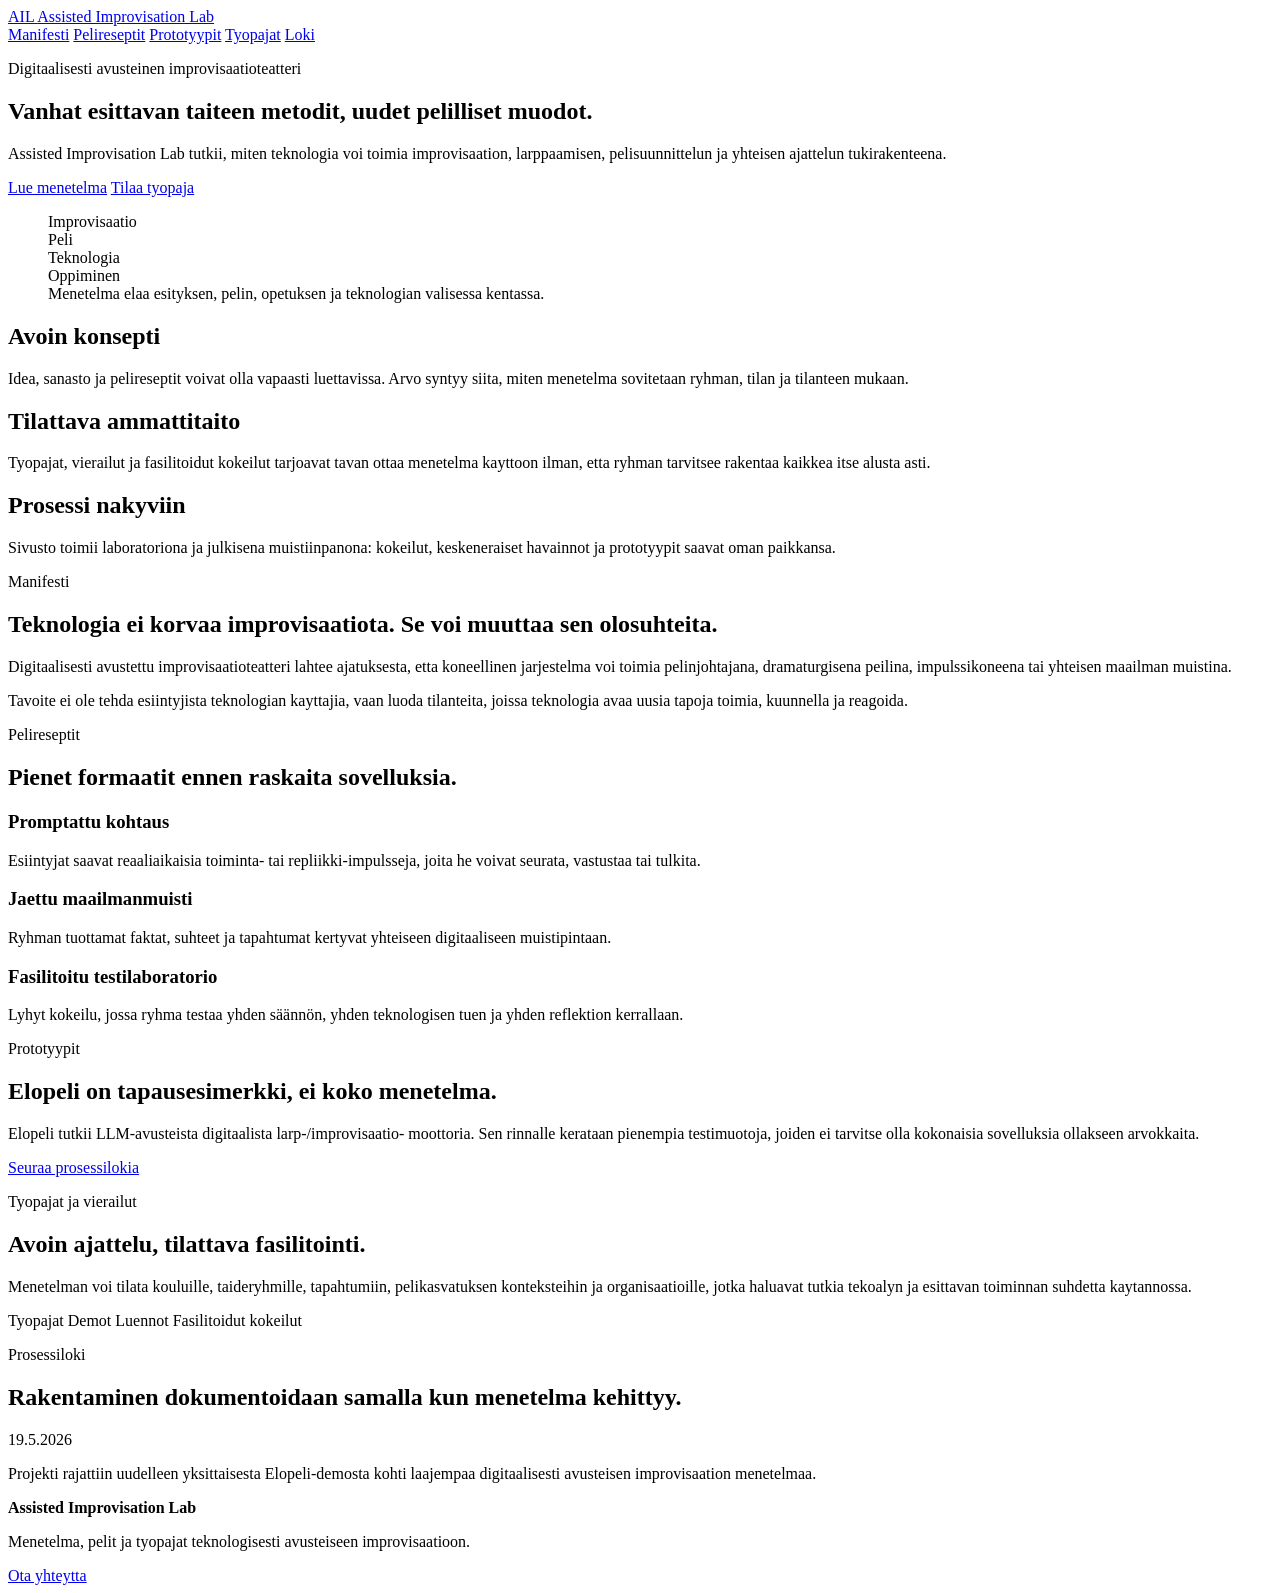
==== index.html @ 700c4672 "Add index.html" ====
<!doctype html>
<html lang="fi">
  <head>
    <meta charset="utf-8">
    <meta name="viewport" content="width=device-width, initial-scale=1">
    <title>Assisted Improvisation Lab</title>
    <meta
      name="description"
      content="Digitaalisesti avusteisen improvisaatioteatterin laboratorio: menetelma, pelireseptit, prototyypit ja tyopajat."
    >
    <link rel="stylesheet" href="styles.css">
  </head>
  <body>
    <header class="site-header">
      <a class="brand" href="#top" aria-label="Assisted Improvisation Lab home">
        <span class="brand-mark" aria-hidden="true">AIL</span>
        <span>Assisted Improvisation Lab</span>
      </a>
      <nav class="nav" aria-label="Paavalikko">
        <a href="#manifesti">Manifesti</a>
        <a href="#reseptit">Pelireseptit</a>
        <a href="#prototyypit">Prototyypit</a>
        <a href="#tyopajat">Tyopajat</a>
        <a href="#loki">Loki</a>
      </nav>
    </header>

    <main id="top">
      <section class="hero" aria-labelledby="hero-title">
        <div class="hero-copy">
          <p class="eyebrow">Digitaalisesti avusteinen improvisaatioteatteri</p>
          <h1 id="hero-title">Vanhat esittavan taiteen metodit, uudet pelilliset muodot.</h1>
          <p class="lead">
            Assisted Improvisation Lab tutkii, miten teknologia voi toimia
            improvisaation, larppaamisen, pelisuunnittelun ja yhteisen
            ajattelun tukirakenteena.
          </p>
          <div class="hero-actions" aria-label="Paatoiminnot">
            <a class="button primary" href="#manifesti">Lue menetelma</a>
            <a class="button secondary" href="#tyopajat">Tilaa tyopaja</a>
          </div>
        </div>

        <figure class="method-map" aria-label="Menetelman kenttakartta">
          <div class="map-node theatre">Improvisaatio</div>
          <div class="map-node game">Peli</div>
          <div class="map-node tech">Teknologia</div>
          <div class="map-node learning">Oppiminen</div>
          <figcaption>
            Menetelma elaa esityksen, pelin, opetuksen ja teknologian
            valisessa kentassa.
          </figcaption>
        </figure>
      </section>

      <section class="section intro-grid" aria-label="Menetelman perusajatus">
        <article>
          <h2>Avoin konsepti</h2>
          <p>
            Idea, sanasto ja pelireseptit voivat olla vapaasti luettavissa.
            Arvo syntyy siita, miten menetelma sovitetaan ryhman, tilan ja
            tilanteen mukaan.
          </p>
        </article>
        <article>
          <h2>Tilattava ammattitaito</h2>
          <p>
            Tyopajat, vierailut ja fasilitoidut kokeilut tarjoavat tavan ottaa
            menetelma kayttoon ilman, etta ryhman tarvitsee rakentaa kaikkea
            itse alusta asti.
          </p>
        </article>
        <article>
          <h2>Prosessi nakyviin</h2>
          <p>
            Sivusto toimii laboratoriona ja julkisena muistiinpanona:
            kokeilut, keskeneraiset havainnot ja prototyypit saavat oman
            paikkansa.
          </p>
        </article>
      </section>

      <section class="section split" id="manifesti">
        <div>
          <p class="eyebrow">Manifesti</p>
          <h2>Teknologia ei korvaa improvisaatiota. Se voi muuttaa sen olosuhteita.</h2>
        </div>
        <div class="text-stack">
          <p>
            Digitaalisesti avustettu improvisaatioteatteri lahtee ajatuksesta,
            etta koneellinen jarjestelma voi toimia pelinjohtajana,
            dramaturgisena peilina, impulssikoneena tai yhteisen maailman
            muistina.
          </p>
          <p>
            Tavoite ei ole tehda esiintyjista teknologian kayttajia, vaan luoda
            tilanteita, joissa teknologia avaa uusia tapoja toimia, kuunnella
            ja reagoida.
          </p>
        </div>
      </section>

      <section class="section" id="reseptit">
        <div class="section-heading">
          <p class="eyebrow">Pelireseptit</p>
          <h2>Pienet formaatit ennen raskaita sovelluksia.</h2>
        </div>
        <div class="cards">
          <article class="card">
            <h3>Promptattu kohtaus</h3>
            <p>
              Esiintyjat saavat reaaliaikaisia toiminta- tai repliikki-impulsseja,
              joita he voivat seurata, vastustaa tai tulkita.
            </p>
          </article>
          <article class="card">
            <h3>Jaettu maailmanmuisti</h3>
            <p>
              Ryhman tuottamat faktat, suhteet ja tapahtumat kertyvat
              yhteiseen digitaaliseen muistipintaan.
            </p>
          </article>
          <article class="card">
            <h3>Fasilitoitu testilaboratorio</h3>
            <p>
              Lyhyt kokeilu, jossa ryhma testaa yhden säännön, yhden
              teknologisen tuen ja yhden reflektion kerrallaan.
            </p>
          </article>
        </div>
      </section>

      <section class="section split" id="prototyypit">
        <div>
          <p class="eyebrow">Prototyypit</p>
          <h2>Elopeli on tapausesimerkki, ei koko menetelma.</h2>
        </div>
        <div class="text-stack">
          <p>
            Elopeli tutkii LLM-avusteista digitaalista larp-/improvisaatio-
            moottoria. Sen rinnalle kerataan pienempia testimuotoja, joiden
            ei tarvitse olla kokonaisia sovelluksia ollakseen arvokkaita.
          </p>
          <a class="text-link" href="#loki">Seuraa prosessilokia</a>
        </div>
      </section>

      <section class="section" id="tyopajat">
        <div class="section-heading">
          <p class="eyebrow">Tyopajat ja vierailut</p>
          <h2>Avoin ajattelu, tilattava fasilitointi.</h2>
          <p>
            Menetelman voi tilata kouluille, taideryhmille, tapahtumiin,
            pelikasvatuksen konteksteihin ja organisaatioille, jotka haluavat
            tutkia tekoalyn ja esittavan toiminnan suhdetta kaytannossa.
          </p>
        </div>
        <div class="offer-band">
          <span>Tyopajat</span>
          <span>Demot</span>
          <span>Luennot</span>
          <span>Fasilitoidut kokeilut</span>
        </div>
      </section>

      <section class="section split" id="loki">
        <div>
          <p class="eyebrow">Prosessiloki</p>
          <h2>Rakentaminen dokumentoidaan samalla kun menetelma kehittyy.</h2>
        </div>
        <div class="log-list">
          <article>
            <time datetime="2026-05-19">19.5.2026</time>
            <p>
              Projekti rajattiin uudelleen yksittaisesta Elopeli-demosta kohti
              laajempaa digitaalisesti avusteisen improvisaation menetelmaa.
            </p>
          </article>
        </div>
      </section>
    </main>

    <footer class="footer" id="yhteys">
      <div>
        <strong>Assisted Improvisation Lab</strong>
        <p>Menetelma, pelit ja tyopajat teknologisesti avusteiseen improvisaatioon.</p>
      </div>
      <a class="button secondary" href="mailto:aleksi@example.com">Ota yhteytta</a>
    </footer>
  </body>
</html>
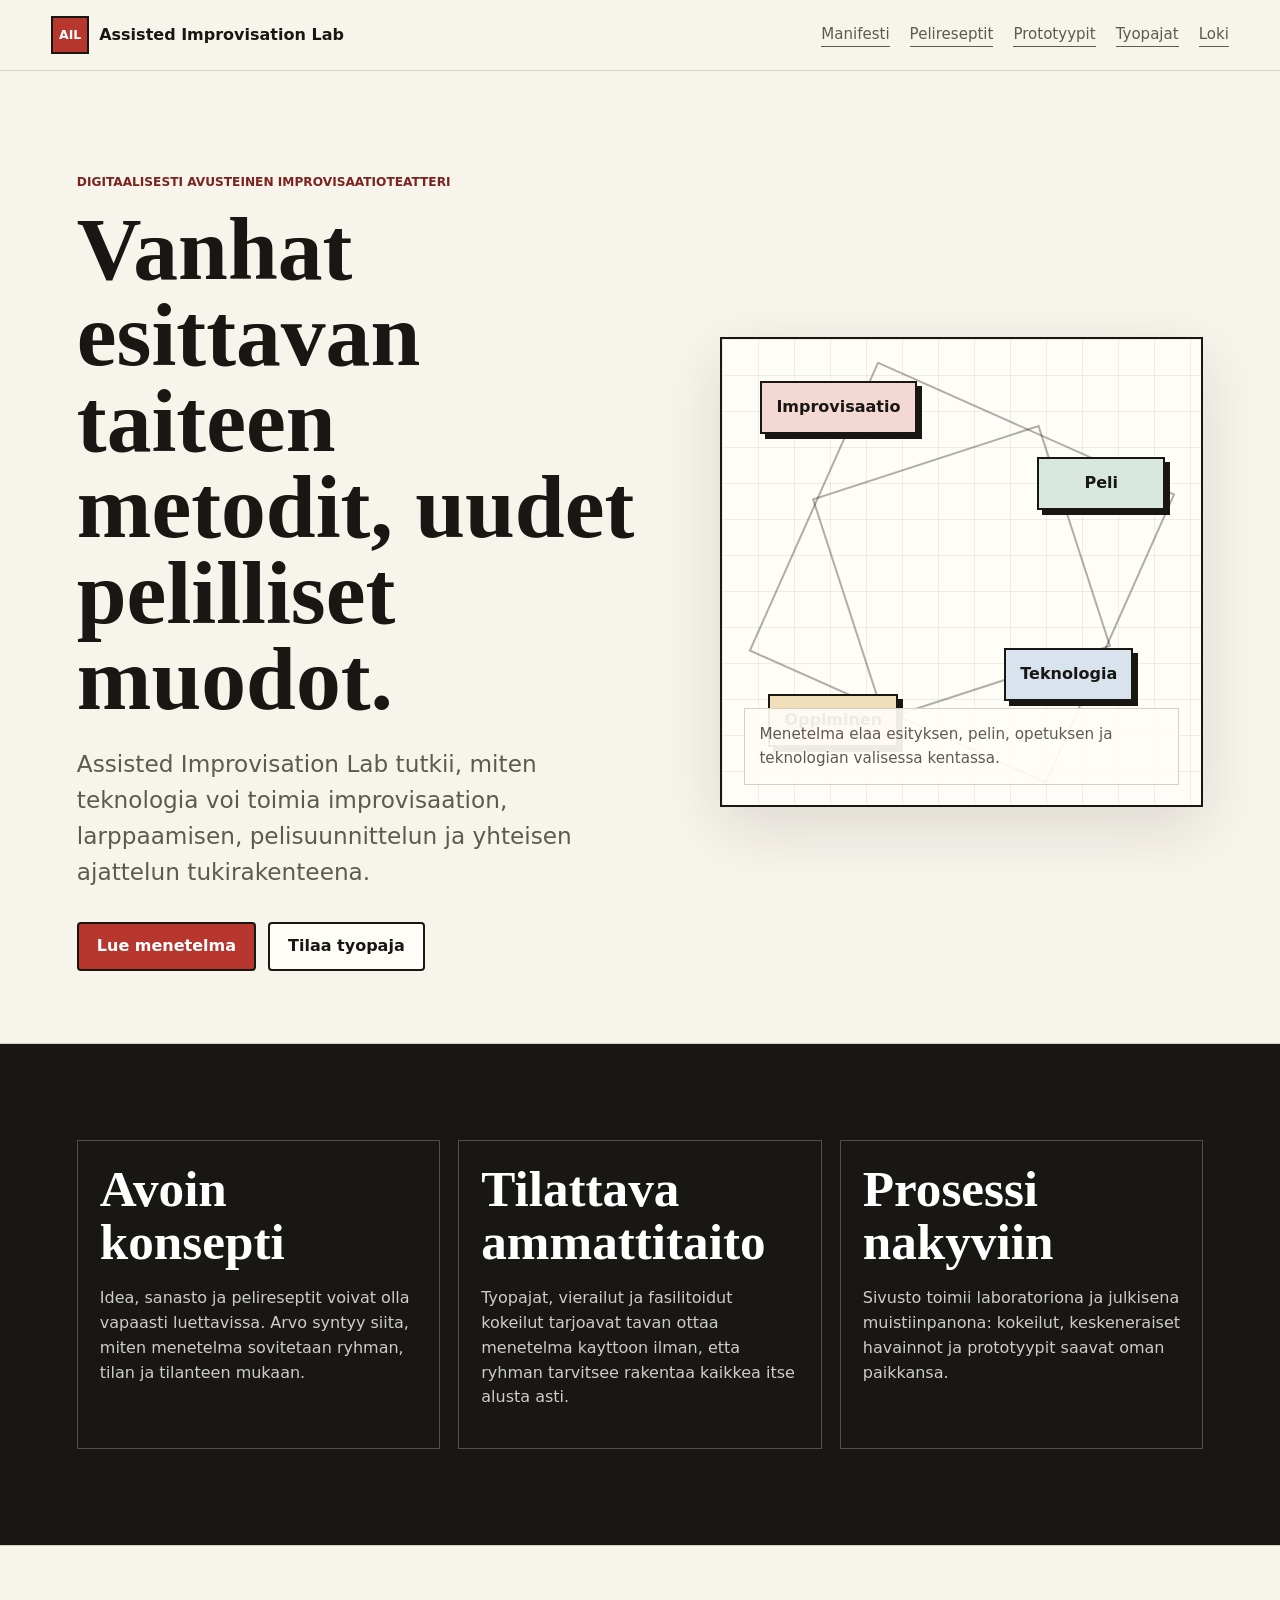
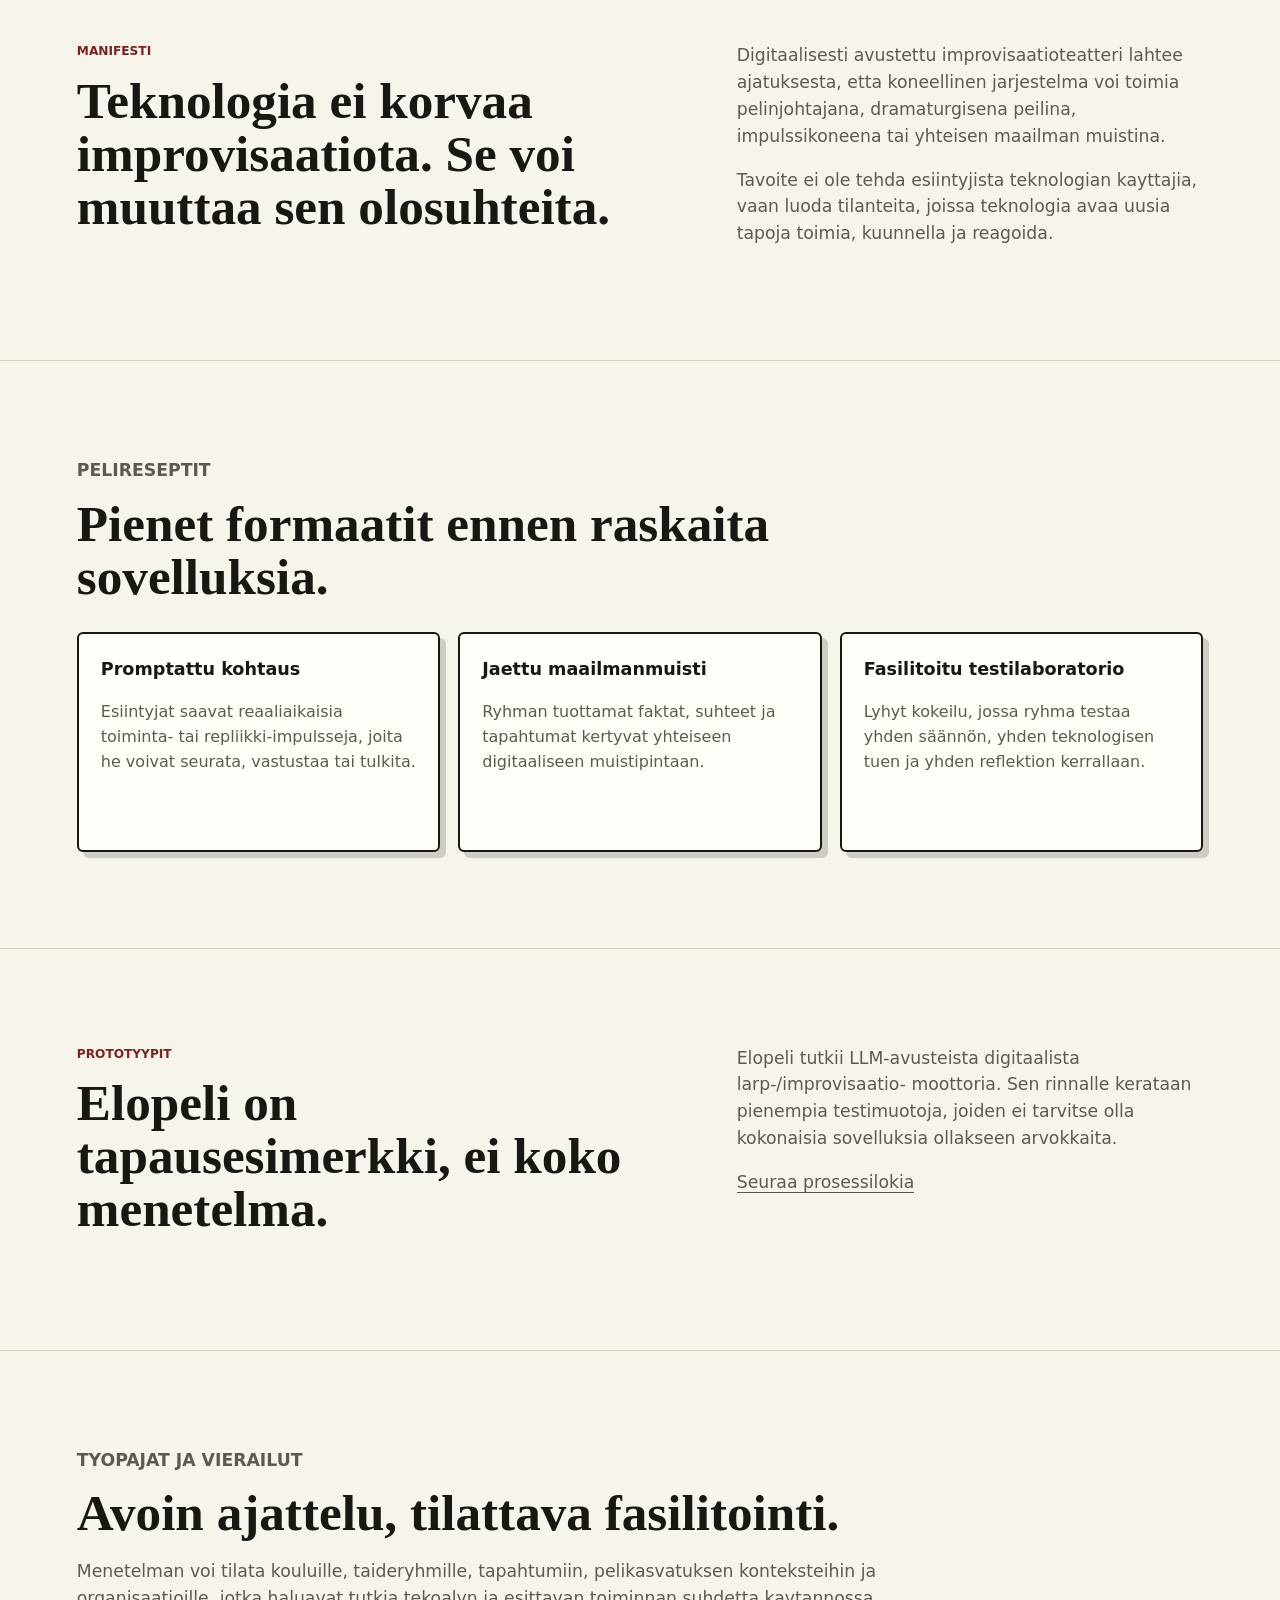
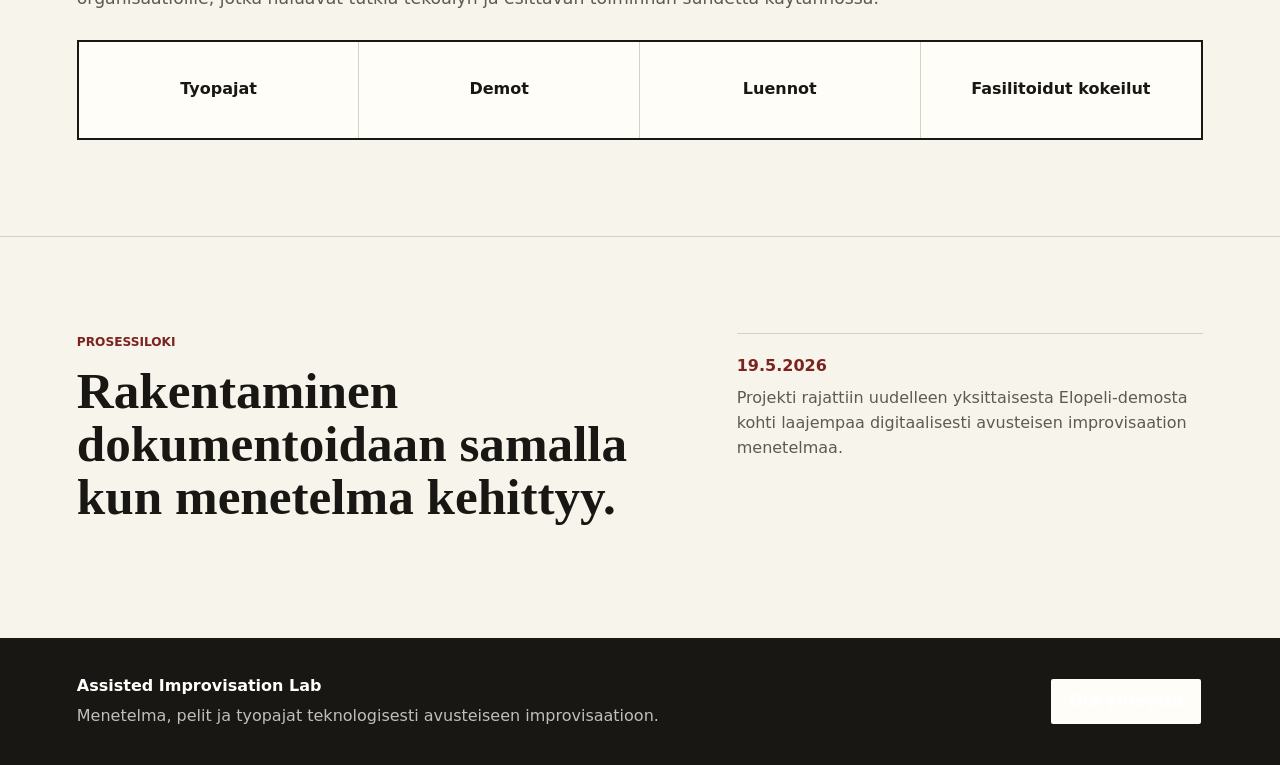
==== commit e10d7d03: "Update contact email" ====
--- a/index.html
+++ b/index.html
@@ -185,7 +185,7 @@
         <strong>Assisted Improvisation Lab</strong>
         <p>Menetelma, pelit ja tyopajat teknologisesti avusteiseen improvisaatioon.</p>
       </div>
-      <a class="button secondary" href="mailto:aleksi@example.com">Ota yhteytta</a>
+      <a class="button secondary" href="mailto:aleksi.hoyla@outlook.com">Ota yhteytta</a>
     </footer>
   </body>
 </html>
--- a/styles.css
+++ b/styles.css
@@ -0,0 +1,440 @@
+:root {
+  --ink: #191713;
+  --muted: #5d5a51;
+  --paper: #f7f4ec;
+  --panel: #fffdf8;
+  --line: #d9d0bf;
+  --accent: #b7372f;
+  --accent-dark: #7b241f;
+  --green: #2f6f54;
+  --blue: #285d86;
+  --gold: #b6852a;
+  --shadow: 0 20px 60px rgba(34, 28, 18, 0.12);
+}
+
+* {
+  box-sizing: border-box;
+}
+
+html {
+  scroll-behavior: smooth;
+}
+
+body {
+  margin: 0;
+  background: var(--paper);
+  color: var(--ink);
+  font-family:
+    Inter, ui-sans-serif, system-ui, -apple-system, BlinkMacSystemFont, "Segoe UI",
+    sans-serif;
+  line-height: 1.55;
+}
+
+a {
+  color: inherit;
+}
+
+.site-header {
+  position: sticky;
+  top: 0;
+  z-index: 10;
+  display: flex;
+  align-items: center;
+  justify-content: space-between;
+  gap: 24px;
+  padding: 16px clamp(18px, 4vw, 56px);
+  background: rgba(247, 244, 236, 0.94);
+  border-bottom: 1px solid var(--line);
+  backdrop-filter: blur(16px);
+}
+
+.brand {
+  display: inline-flex;
+  align-items: center;
+  gap: 10px;
+  font-weight: 800;
+  text-decoration: none;
+}
+
+.brand-mark {
+  display: grid;
+  width: 38px;
+  height: 38px;
+  place-items: center;
+  border: 2px solid var(--ink);
+  background: var(--accent);
+  color: white;
+  font-size: 0.78rem;
+  letter-spacing: 0;
+}
+
+.nav {
+  display: flex;
+  flex-wrap: wrap;
+  justify-content: flex-end;
+  gap: 14px 20px;
+  color: var(--muted);
+  font-size: 0.94rem;
+}
+
+.nav a,
+.text-link {
+  text-decoration: none;
+  border-bottom: 1px solid currentColor;
+}
+
+.hero {
+  display: grid;
+  grid-template-columns: minmax(0, 1.08fr) minmax(320px, 0.92fr);
+  gap: clamp(28px, 6vw, 80px);
+  align-items: center;
+  min-height: calc(100vh - 72px);
+  padding: clamp(46px, 8vw, 110px) clamp(18px, 6vw, 84px) clamp(32px, 6vw, 72px);
+}
+
+.hero h1 {
+  max-width: 920px;
+  margin: 0;
+  font-family: Georgia, "Times New Roman", serif;
+  font-size: clamp(3rem, 7vw, 6.8rem);
+  line-height: 0.96;
+  letter-spacing: 0;
+}
+
+.lead {
+  max-width: 680px;
+  margin: 24px 0 0;
+  color: var(--muted);
+  font-size: clamp(1.12rem, 2vw, 1.45rem);
+}
+
+.eyebrow {
+  margin: 0 0 14px;
+  color: var(--accent-dark);
+  font-size: 0.76rem;
+  font-weight: 800;
+  letter-spacing: 0;
+  text-transform: uppercase;
+}
+
+.hero-actions {
+  display: flex;
+  flex-wrap: wrap;
+  gap: 12px;
+  margin-top: 32px;
+}
+
+.button {
+  display: inline-flex;
+  min-height: 44px;
+  align-items: center;
+  justify-content: center;
+  padding: 10px 18px;
+  border: 2px solid var(--ink);
+  border-radius: 4px;
+  font-weight: 800;
+  text-decoration: none;
+  transition:
+    transform 160ms ease,
+    box-shadow 160ms ease,
+    background 160ms ease;
+}
+
+.button:hover {
+  transform: translateY(-2px);
+  box-shadow: 6px 6px 0 var(--ink);
+}
+
+.button.primary {
+  background: var(--accent);
+  color: white;
+}
+
+.button.secondary {
+  background: var(--panel);
+}
+
+.method-map {
+  position: relative;
+  min-height: 470px;
+  margin: 0;
+  border: 2px solid var(--ink);
+  background:
+    linear-gradient(90deg, rgba(25, 23, 19, 0.07) 1px, transparent 1px),
+    linear-gradient(rgba(25, 23, 19, 0.07) 1px, transparent 1px), var(--panel);
+  background-size: 36px 36px;
+  box-shadow: var(--shadow);
+  overflow: hidden;
+}
+
+.method-map::before,
+.method-map::after {
+  position: absolute;
+  inset: 16%;
+  border: 2px solid rgba(25, 23, 19, 0.34);
+  content: "";
+  transform: rotate(24deg);
+}
+
+.method-map::after {
+  inset: 25%;
+  transform: rotate(-18deg);
+}
+
+.map-node {
+  position: absolute;
+  z-index: 1;
+  min-width: 128px;
+  padding: 12px 14px;
+  border: 2px solid var(--ink);
+  background: white;
+  font-weight: 900;
+  text-align: center;
+  box-shadow: 5px 5px 0 var(--ink);
+}
+
+.map-node.theatre {
+  top: 42px;
+  left: 38px;
+  background: #f3d8d4;
+}
+
+.map-node.game {
+  top: 118px;
+  right: 36px;
+  background: #d8e8df;
+}
+
+.map-node.tech {
+  right: 68px;
+  bottom: 104px;
+  background: #d8e3ee;
+}
+
+.map-node.learning {
+  bottom: 58px;
+  left: 46px;
+  background: #f1dfba;
+}
+
+.method-map figcaption {
+  position: absolute;
+  right: 22px;
+  bottom: 20px;
+  left: 22px;
+  z-index: 2;
+  margin: 0;
+  padding: 14px;
+  border: 1px solid var(--line);
+  background: rgba(255, 253, 248, 0.92);
+  color: var(--muted);
+  font-size: 0.95rem;
+}
+
+.section {
+  padding: clamp(54px, 8vw, 96px) clamp(18px, 6vw, 84px);
+  border-top: 1px solid var(--line);
+}
+
+.intro-grid {
+  display: grid;
+  grid-template-columns: repeat(3, minmax(0, 1fr));
+  gap: 18px;
+  background: var(--ink);
+  color: white;
+}
+
+.intro-grid article {
+  padding: 22px;
+  border: 1px solid rgba(255, 255, 255, 0.24);
+}
+
+.intro-grid p {
+  color: rgba(255, 255, 255, 0.78);
+}
+
+h2,
+h3,
+p {
+  margin-top: 0;
+}
+
+h2 {
+  margin-bottom: 18px;
+  font-family: Georgia, "Times New Roman", serif;
+  font-size: clamp(2rem, 4vw, 4.2rem);
+  line-height: 1.03;
+  letter-spacing: 0;
+}
+
+h3 {
+  font-size: 1.1rem;
+}
+
+.split {
+  display: grid;
+  grid-template-columns: minmax(0, 0.9fr) minmax(280px, 0.72fr);
+  gap: clamp(28px, 6vw, 78px);
+  align-items: start;
+}
+
+.text-stack {
+  color: var(--muted);
+  font-size: 1.08rem;
+}
+
+.section-heading {
+  max-width: 840px;
+  margin-bottom: 28px;
+}
+
+.section-heading p {
+  color: var(--muted);
+  font-size: 1.08rem;
+}
+
+.cards {
+  display: grid;
+  grid-template-columns: repeat(3, minmax(0, 1fr));
+  gap: 18px;
+}
+
+.card {
+  min-height: 220px;
+  padding: 22px;
+  border: 2px solid var(--ink);
+  border-radius: 6px;
+  background: var(--panel);
+  box-shadow: 6px 6px 0 rgba(25, 23, 19, 0.18);
+}
+
+.card p {
+  color: var(--muted);
+}
+
+.offer-band {
+  display: grid;
+  grid-template-columns: repeat(4, minmax(0, 1fr));
+  gap: 0;
+  border: 2px solid var(--ink);
+  background: var(--panel);
+}
+
+.offer-band span {
+  display: grid;
+  min-height: 96px;
+  place-items: center;
+  padding: 16px;
+  border-right: 1px solid var(--line);
+  color: var(--ink);
+  font-weight: 900;
+  text-align: center;
+}
+
+.offer-band span:last-child {
+  border-right: 0;
+}
+
+.log-list article {
+  padding: 20px 0;
+  border-top: 1px solid var(--line);
+}
+
+.log-list time {
+  display: block;
+  margin-bottom: 8px;
+  color: var(--accent-dark);
+  font-weight: 900;
+}
+
+.log-list p {
+  color: var(--muted);
+}
+
+.footer {
+  display: flex;
+  align-items: center;
+  justify-content: space-between;
+  gap: 24px;
+  padding: 36px clamp(18px, 6vw, 84px);
+  background: var(--ink);
+  color: white;
+}
+
+.footer p {
+  margin: 6px 0 0;
+  color: rgba(255, 255, 255, 0.72);
+}
+
+@media (max-width: 880px) {
+  .site-header,
+  .footer {
+    align-items: flex-start;
+    flex-direction: column;
+  }
+
+  .nav {
+    justify-content: flex-start;
+  }
+
+  .hero,
+  .split,
+  .intro-grid,
+  .cards,
+  .offer-band {
+    grid-template-columns: 1fr;
+  }
+
+  .hero {
+    min-height: auto;
+  }
+
+  .method-map {
+    min-height: 390px;
+  }
+
+  .offer-band span {
+    border-right: 0;
+    border-bottom: 1px solid var(--line);
+  }
+
+  .offer-band span:last-child {
+    border-bottom: 0;
+  }
+}
+
+@media (max-width: 560px) {
+  .brand {
+    font-size: 0.92rem;
+  }
+
+  .hero h1 {
+    font-size: 2.7rem;
+  }
+
+  .method-map {
+    min-height: 340px;
+  }
+
+  .map-node {
+    min-width: 108px;
+    padding: 9px 10px;
+    font-size: 0.86rem;
+  }
+
+  .map-node.theatre {
+    left: 18px;
+  }
+
+  .map-node.game {
+    right: 16px;
+  }
+
+  .map-node.tech {
+    right: 24px;
+  }
+
+  .map-node.learning {
+    left: 18px;
+  }
+}
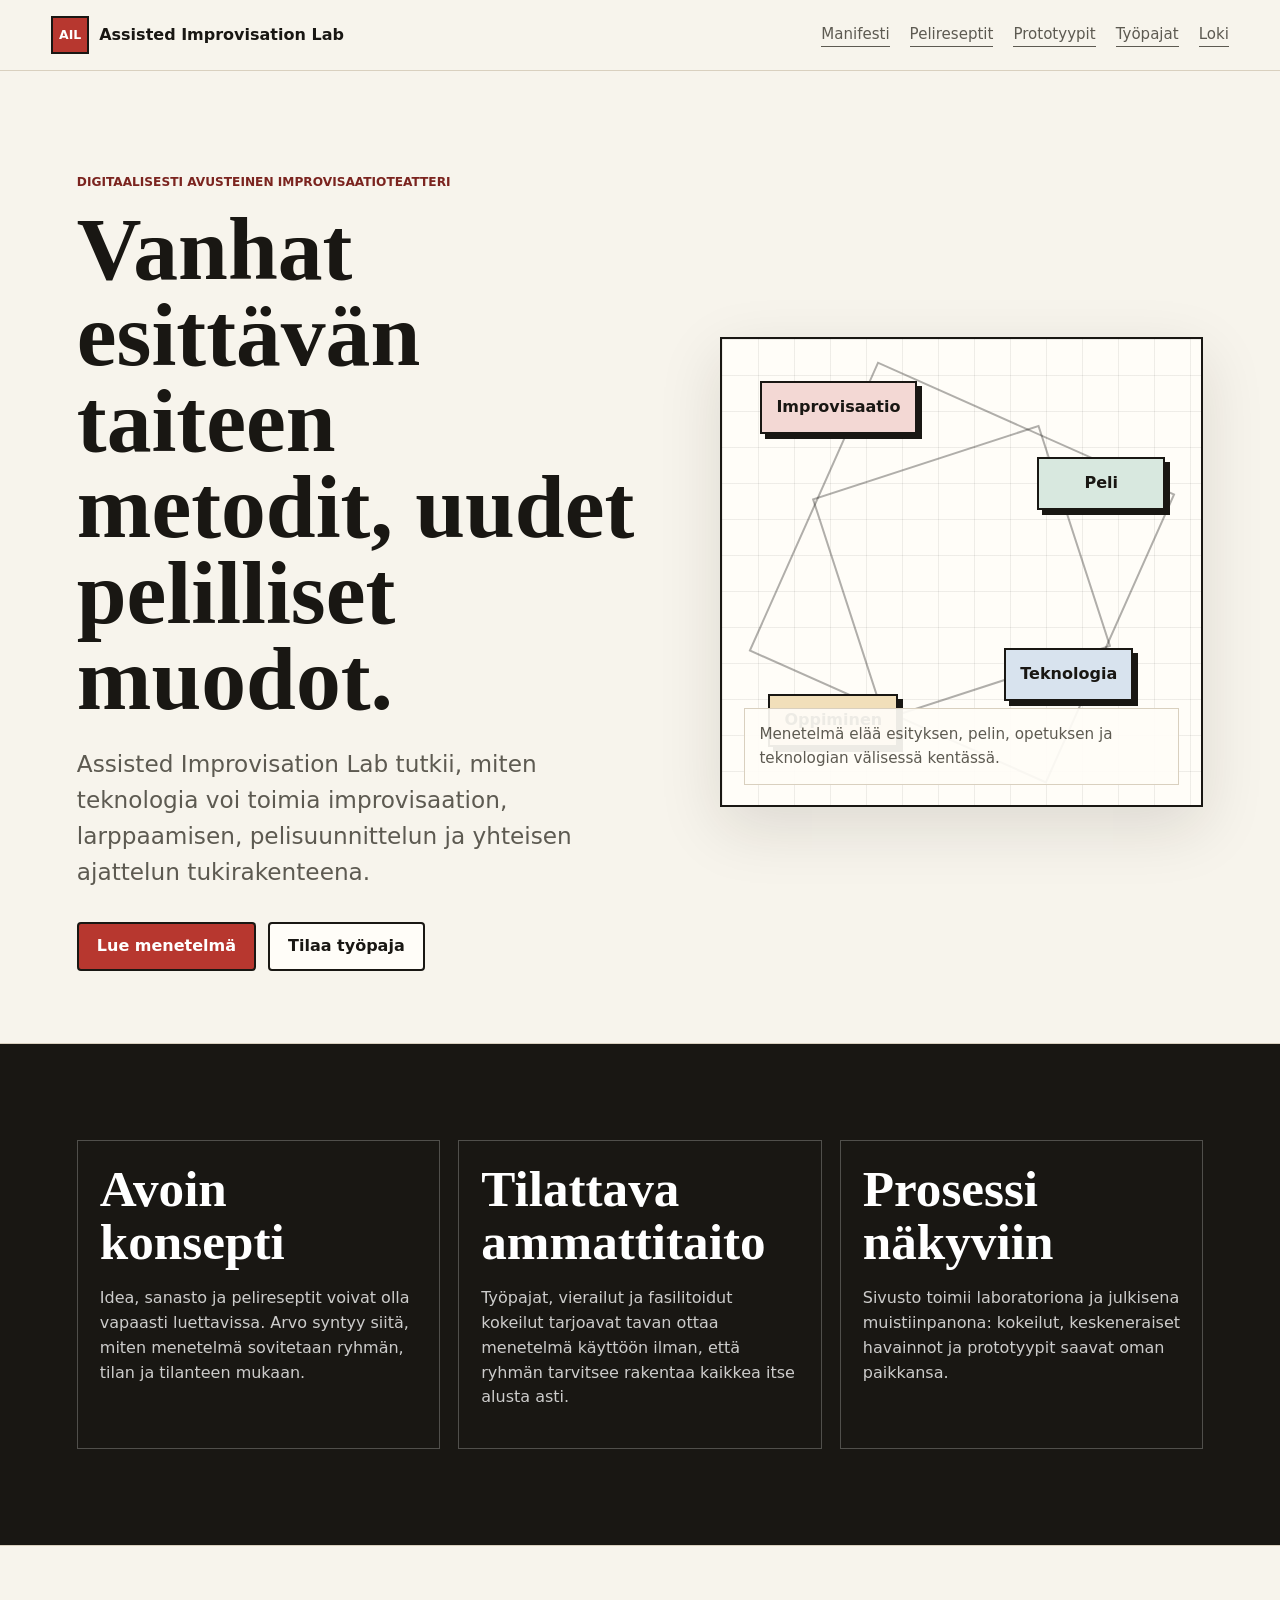
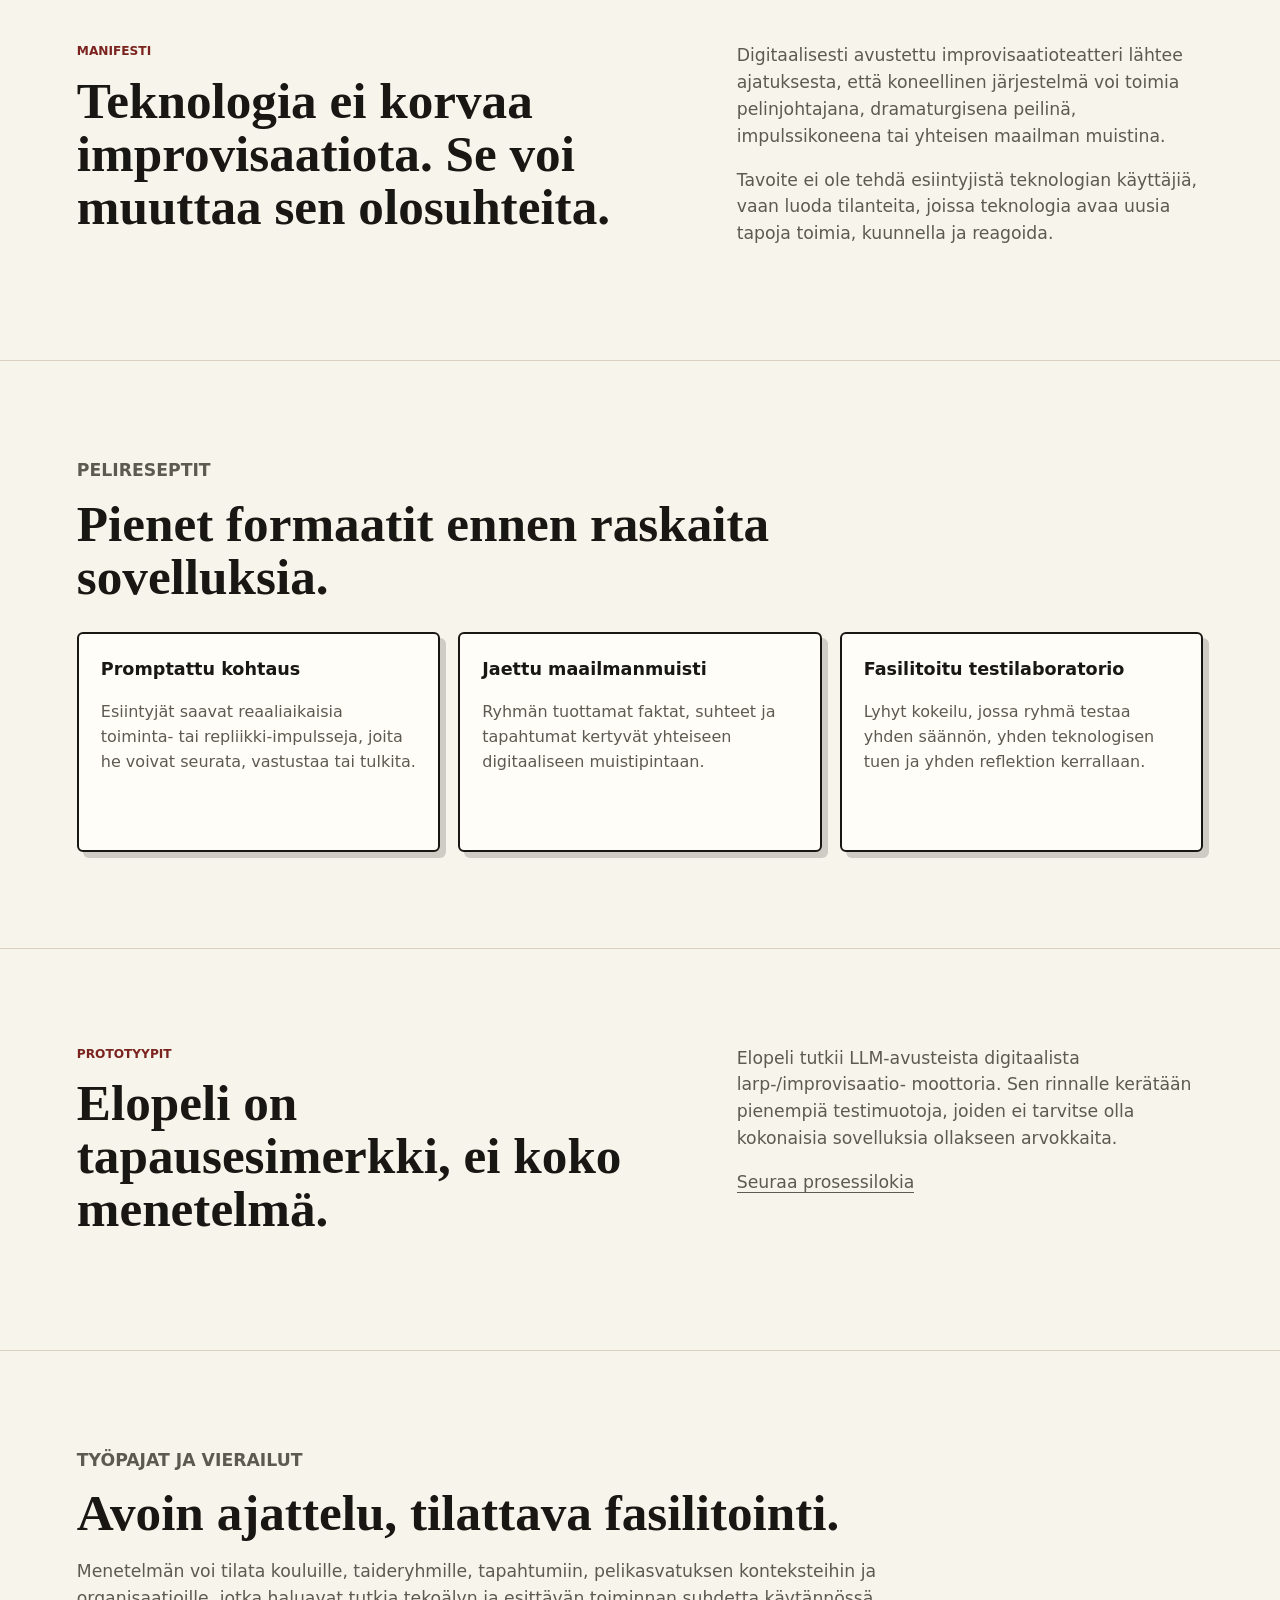
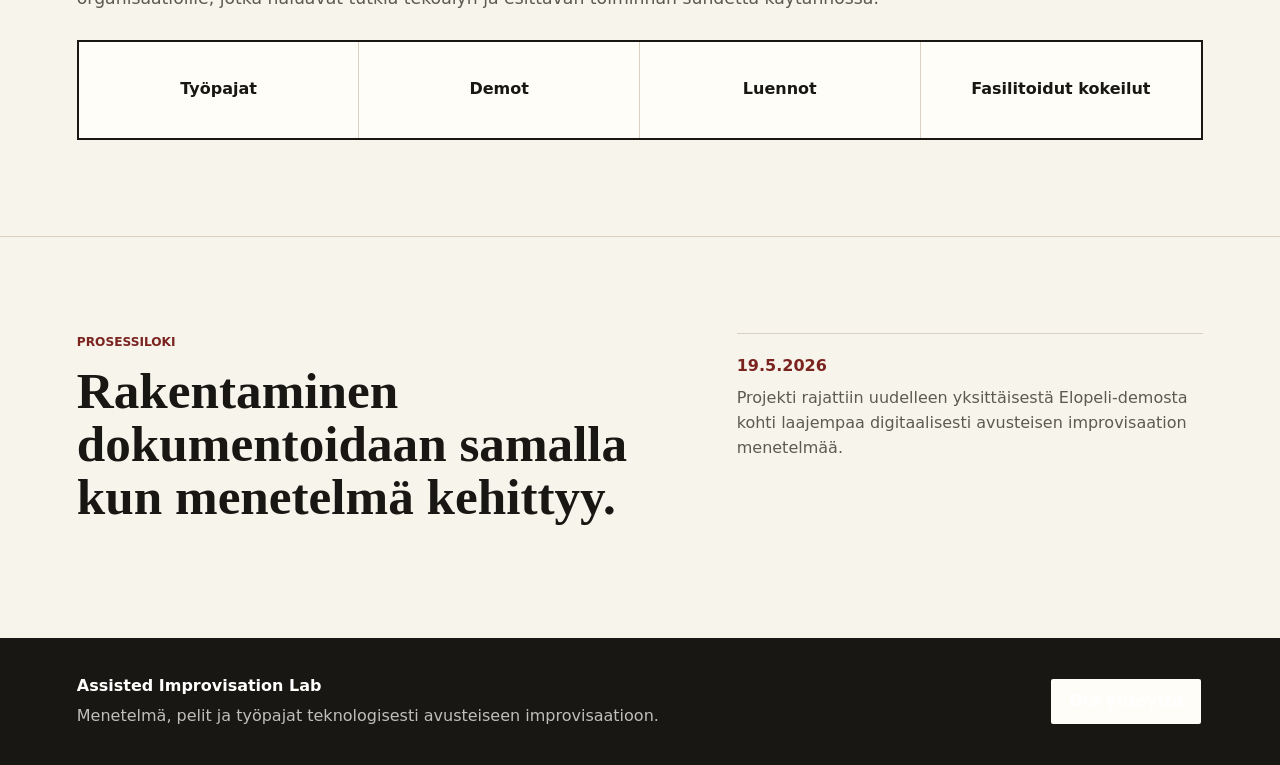
==== commit 1d43925f: "Refine Finnish copy" ====
--- a/index.html
+++ b/index.html
@@ -6,7 +6,7 @@
     <title>Assisted Improvisation Lab</title>
     <meta
       name="description"
-      content="Digitaalisesti avusteisen improvisaatioteatterin laboratorio: menetelma, pelireseptit, prototyypit ja tyopajat."
+      content="Digitaalisesti avusteisen improvisaatioteatterin laboratorio: menetelmä, pelireseptit, prototyypit ja työpajat."
     >
     <link rel="stylesheet" href="styles.css">
   </head>
@@ -16,11 +16,11 @@
         <span class="brand-mark" aria-hidden="true">AIL</span>
         <span>Assisted Improvisation Lab</span>
       </a>
-      <nav class="nav" aria-label="Paavalikko">
+      <nav class="nav" aria-label="Päävalikko">
         <a href="#manifesti">Manifesti</a>
         <a href="#reseptit">Pelireseptit</a>
         <a href="#prototyypit">Prototyypit</a>
-        <a href="#tyopajat">Tyopajat</a>
+        <a href="#tyopajat">Työpajat</a>
         <a href="#loki">Loki</a>
       </nav>
     </header>
@@ -29,49 +29,49 @@
       <section class="hero" aria-labelledby="hero-title">
         <div class="hero-copy">
           <p class="eyebrow">Digitaalisesti avusteinen improvisaatioteatteri</p>
-          <h1 id="hero-title">Vanhat esittavan taiteen metodit, uudet pelilliset muodot.</h1>
+          <h1 id="hero-title">Vanhat esittävän taiteen metodit, uudet pelilliset muodot.</h1>
           <p class="lead">
             Assisted Improvisation Lab tutkii, miten teknologia voi toimia
             improvisaation, larppaamisen, pelisuunnittelun ja yhteisen
             ajattelun tukirakenteena.
           </p>
-          <div class="hero-actions" aria-label="Paatoiminnot">
-            <a class="button primary" href="#manifesti">Lue menetelma</a>
-            <a class="button secondary" href="#tyopajat">Tilaa tyopaja</a>
+          <div class="hero-actions" aria-label="Päätoiminnot">
+            <a class="button primary" href="#manifesti">Lue menetelmä</a>
+            <a class="button secondary" href="#tyopajat">Tilaa työpaja</a>
           </div>
         </div>
 
-        <figure class="method-map" aria-label="Menetelman kenttakartta">
+        <figure class="method-map" aria-label="Menetelmän kenttäkartta">
           <div class="map-node theatre">Improvisaatio</div>
           <div class="map-node game">Peli</div>
           <div class="map-node tech">Teknologia</div>
           <div class="map-node learning">Oppiminen</div>
           <figcaption>
-            Menetelma elaa esityksen, pelin, opetuksen ja teknologian
-            valisessa kentassa.
+            Menetelmä elää esityksen, pelin, opetuksen ja teknologian
+            välisessä kentässä.
           </figcaption>
         </figure>
       </section>
 
-      <section class="section intro-grid" aria-label="Menetelman perusajatus">
+      <section class="section intro-grid" aria-label="Menetelmän perusajatus">
         <article>
           <h2>Avoin konsepti</h2>
           <p>
             Idea, sanasto ja pelireseptit voivat olla vapaasti luettavissa.
-            Arvo syntyy siita, miten menetelma sovitetaan ryhman, tilan ja
+            Arvo syntyy siitä, miten menetelmä sovitetaan ryhmän, tilan ja
             tilanteen mukaan.
           </p>
         </article>
         <article>
           <h2>Tilattava ammattitaito</h2>
           <p>
-            Tyopajat, vierailut ja fasilitoidut kokeilut tarjoavat tavan ottaa
-            menetelma kayttoon ilman, etta ryhman tarvitsee rakentaa kaikkea
+            Työpajat, vierailut ja fasilitoidut kokeilut tarjoavat tavan ottaa
+            menetelmä käyttöön ilman, että ryhmän tarvitsee rakentaa kaikkea
             itse alusta asti.
           </p>
         </article>
         <article>
-          <h2>Prosessi nakyviin</h2>
+          <h2>Prosessi näkyviin</h2>
           <p>
             Sivusto toimii laboratoriona ja julkisena muistiinpanona:
             kokeilut, keskeneraiset havainnot ja prototyypit saavat oman
@@ -87,13 +87,13 @@
         </div>
         <div class="text-stack">
           <p>
-            Digitaalisesti avustettu improvisaatioteatteri lahtee ajatuksesta,
-            etta koneellinen jarjestelma voi toimia pelinjohtajana,
-            dramaturgisena peilina, impulssikoneena tai yhteisen maailman
+            Digitaalisesti avustettu improvisaatioteatteri lähtee ajatuksesta,
+            että koneellinen järjestelmä voi toimia pelinjohtajana,
+            dramaturgisena peilinä, impulssikoneena tai yhteisen maailman
             muistina.
           </p>
           <p>
-            Tavoite ei ole tehda esiintyjista teknologian kayttajia, vaan luoda
+            Tavoite ei ole tehdä esiintyjistä teknologian käyttäjiä, vaan luoda
             tilanteita, joissa teknologia avaa uusia tapoja toimia, kuunnella
             ja reagoida.
           </p>
@@ -109,21 +109,21 @@
           <article class="card">
             <h3>Promptattu kohtaus</h3>
             <p>
-              Esiintyjat saavat reaaliaikaisia toiminta- tai repliikki-impulsseja,
+              Esiintyjät saavat reaaliaikaisia toiminta- tai repliikki-impulsseja,
               joita he voivat seurata, vastustaa tai tulkita.
             </p>
           </article>
           <article class="card">
             <h3>Jaettu maailmanmuisti</h3>
             <p>
-              Ryhman tuottamat faktat, suhteet ja tapahtumat kertyvat
+              Ryhmän tuottamat faktat, suhteet ja tapahtumat kertyvät
               yhteiseen digitaaliseen muistipintaan.
             </p>
           </article>
           <article class="card">
             <h3>Fasilitoitu testilaboratorio</h3>
             <p>
-              Lyhyt kokeilu, jossa ryhma testaa yhden säännön, yhden
+              Lyhyt kokeilu, jossa ryhmä testaa yhden säännön, yhden
               teknologisen tuen ja yhden reflektion kerrallaan.
             </p>
           </article>
@@ -133,12 +133,12 @@
       <section class="section split" id="prototyypit">
         <div>
           <p class="eyebrow">Prototyypit</p>
-          <h2>Elopeli on tapausesimerkki, ei koko menetelma.</h2>
+          <h2>Elopeli on tapausesimerkki, ei koko menetelmä.</h2>
         </div>
         <div class="text-stack">
           <p>
             Elopeli tutkii LLM-avusteista digitaalista larp-/improvisaatio-
-            moottoria. Sen rinnalle kerataan pienempia testimuotoja, joiden
+            moottoria. Sen rinnalle kerätään pienempiä testimuotoja, joiden
             ei tarvitse olla kokonaisia sovelluksia ollakseen arvokkaita.
           </p>
           <a class="text-link" href="#loki">Seuraa prosessilokia</a>
@@ -147,16 +147,16 @@
 
       <section class="section" id="tyopajat">
         <div class="section-heading">
-          <p class="eyebrow">Tyopajat ja vierailut</p>
+          <p class="eyebrow">Työpajat ja vierailut</p>
           <h2>Avoin ajattelu, tilattava fasilitointi.</h2>
           <p>
-            Menetelman voi tilata kouluille, taideryhmille, tapahtumiin,
+            Menetelmän voi tilata kouluille, taideryhmille, tapahtumiin,
             pelikasvatuksen konteksteihin ja organisaatioille, jotka haluavat
-            tutkia tekoalyn ja esittavan toiminnan suhdetta kaytannossa.
+            tutkia tekoälyn ja esittävän toiminnan suhdetta käytännössä.
           </p>
         </div>
         <div class="offer-band">
-          <span>Tyopajat</span>
+          <span>Työpajat</span>
           <span>Demot</span>
           <span>Luennot</span>
           <span>Fasilitoidut kokeilut</span>
@@ -166,14 +166,14 @@
       <section class="section split" id="loki">
         <div>
           <p class="eyebrow">Prosessiloki</p>
-          <h2>Rakentaminen dokumentoidaan samalla kun menetelma kehittyy.</h2>
+          <h2>Rakentaminen dokumentoidaan samalla kun menetelmä kehittyy.</h2>
         </div>
         <div class="log-list">
           <article>
             <time datetime="2026-05-19">19.5.2026</time>
             <p>
-              Projekti rajattiin uudelleen yksittaisesta Elopeli-demosta kohti
-              laajempaa digitaalisesti avusteisen improvisaation menetelmaa.
+              Projekti rajattiin uudelleen yksittäisestä Elopeli-demosta kohti
+              laajempaa digitaalisesti avusteisen improvisaation menetelmää.
             </p>
           </article>
         </div>
@@ -183,9 +183,9 @@
     <footer class="footer" id="yhteys">
       <div>
         <strong>Assisted Improvisation Lab</strong>
-        <p>Menetelma, pelit ja tyopajat teknologisesti avusteiseen improvisaatioon.</p>
+        <p>Menetelmä, pelit ja työpajat teknologisesti avusteiseen improvisaatioon.</p>
       </div>
-      <a class="button secondary" href="mailto:aleksi.hoyla@outlook.com">Ota yhteytta</a>
+      <a class="button secondary" href="mailto:aleksi.hoyla@outlook.com">Ota yhteyttä</a>
     </footer>
   </body>
 </html>
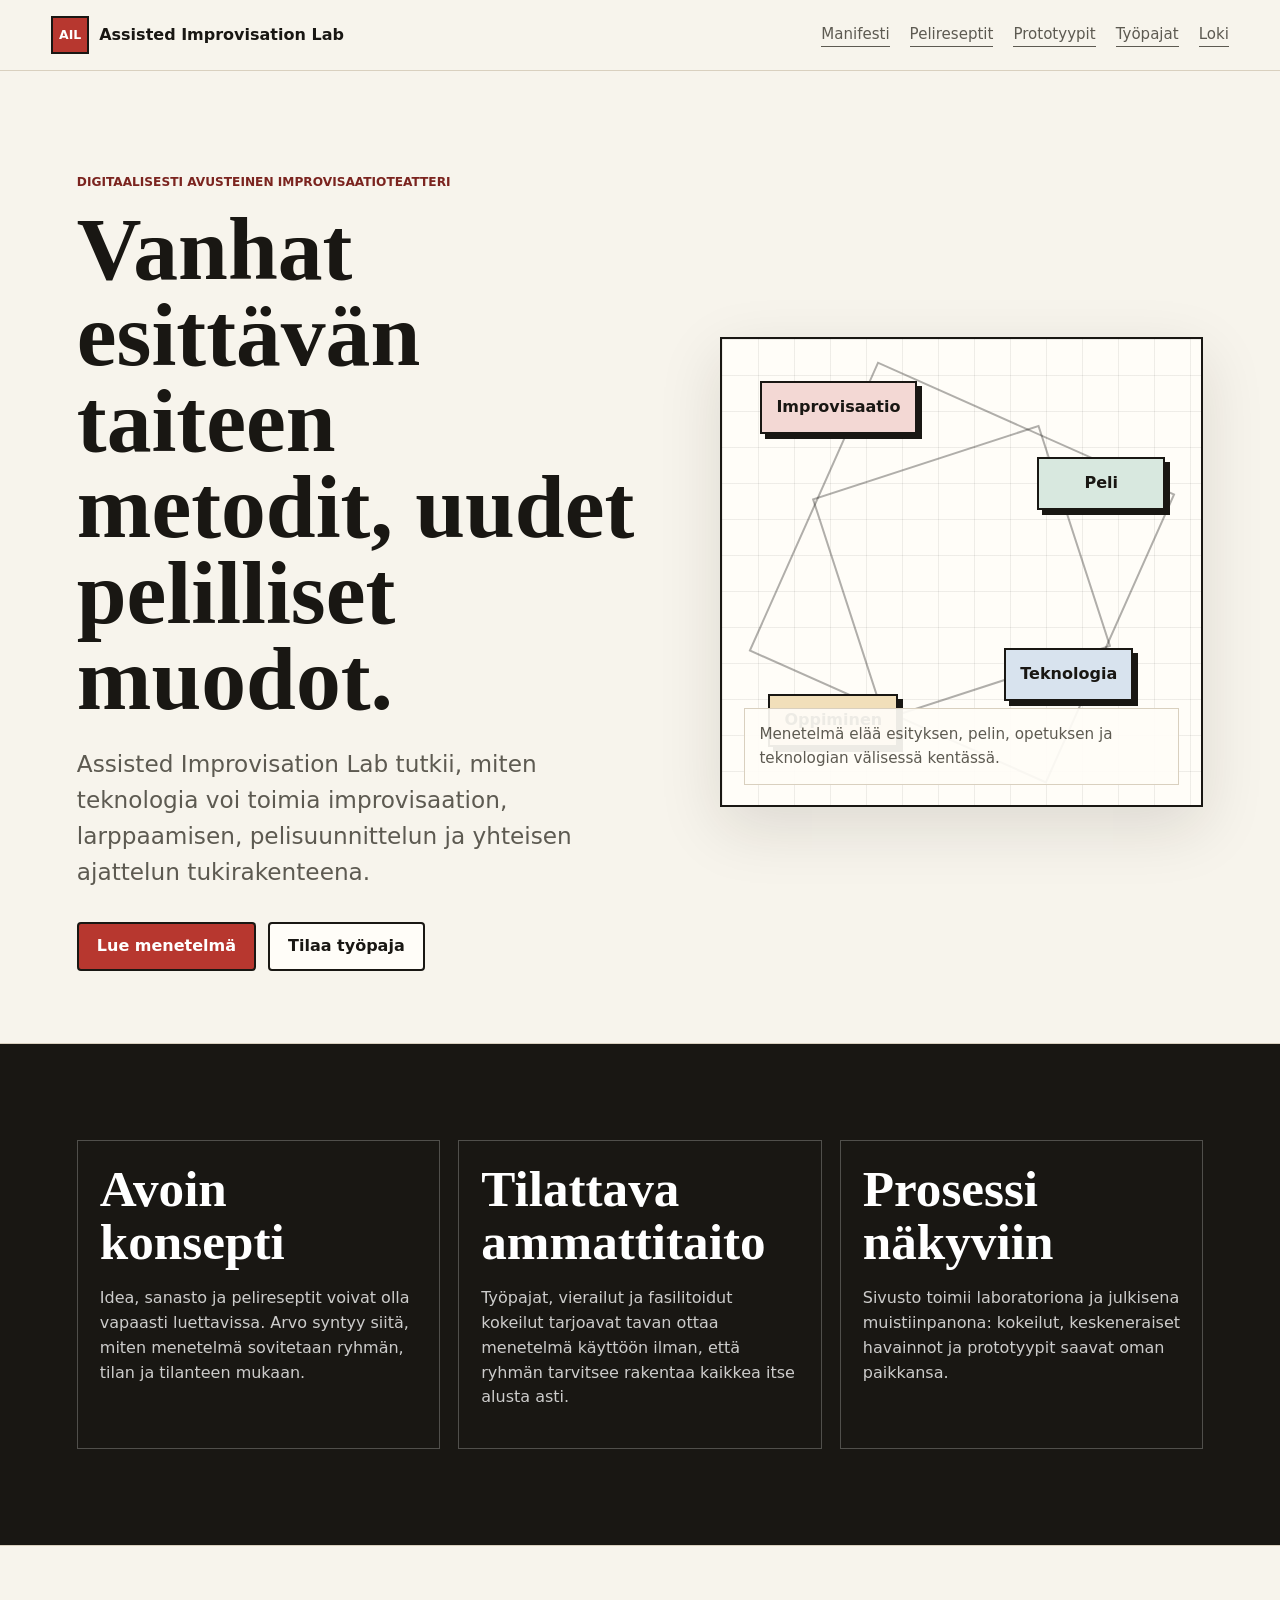
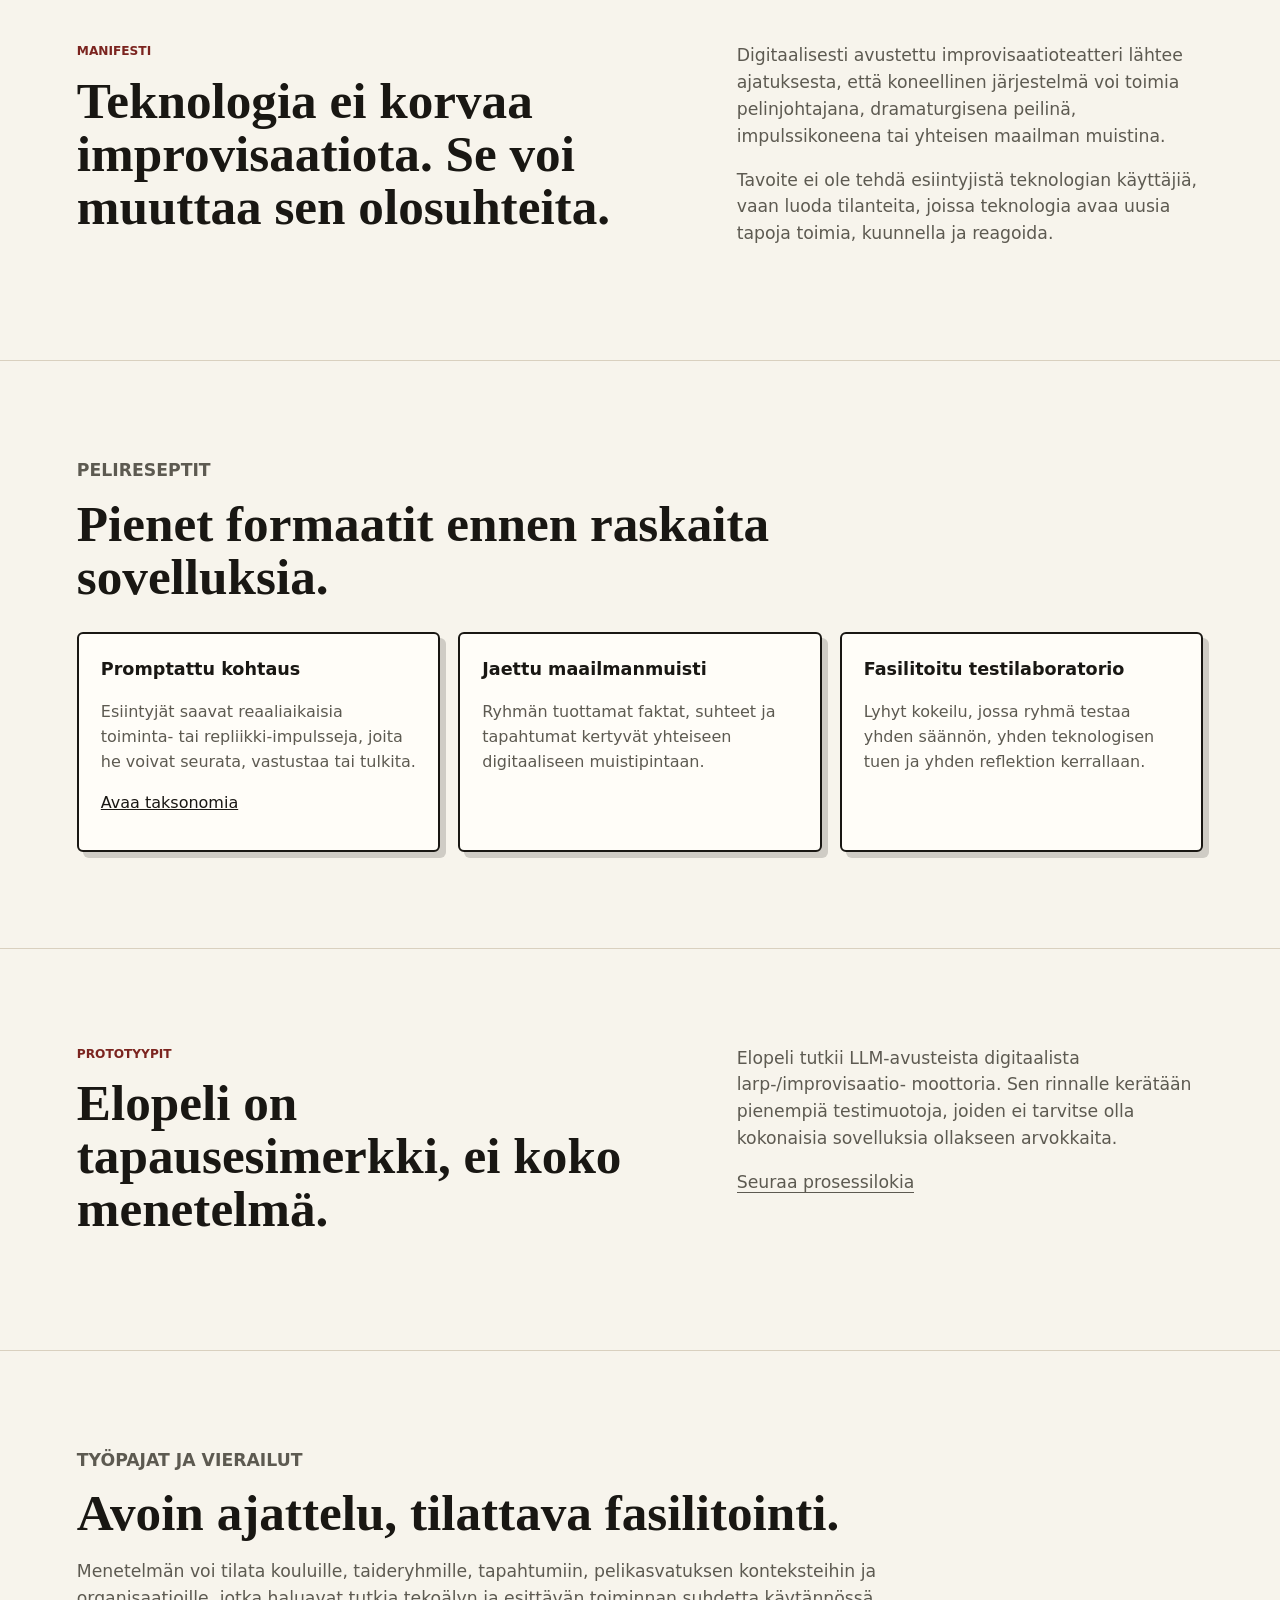
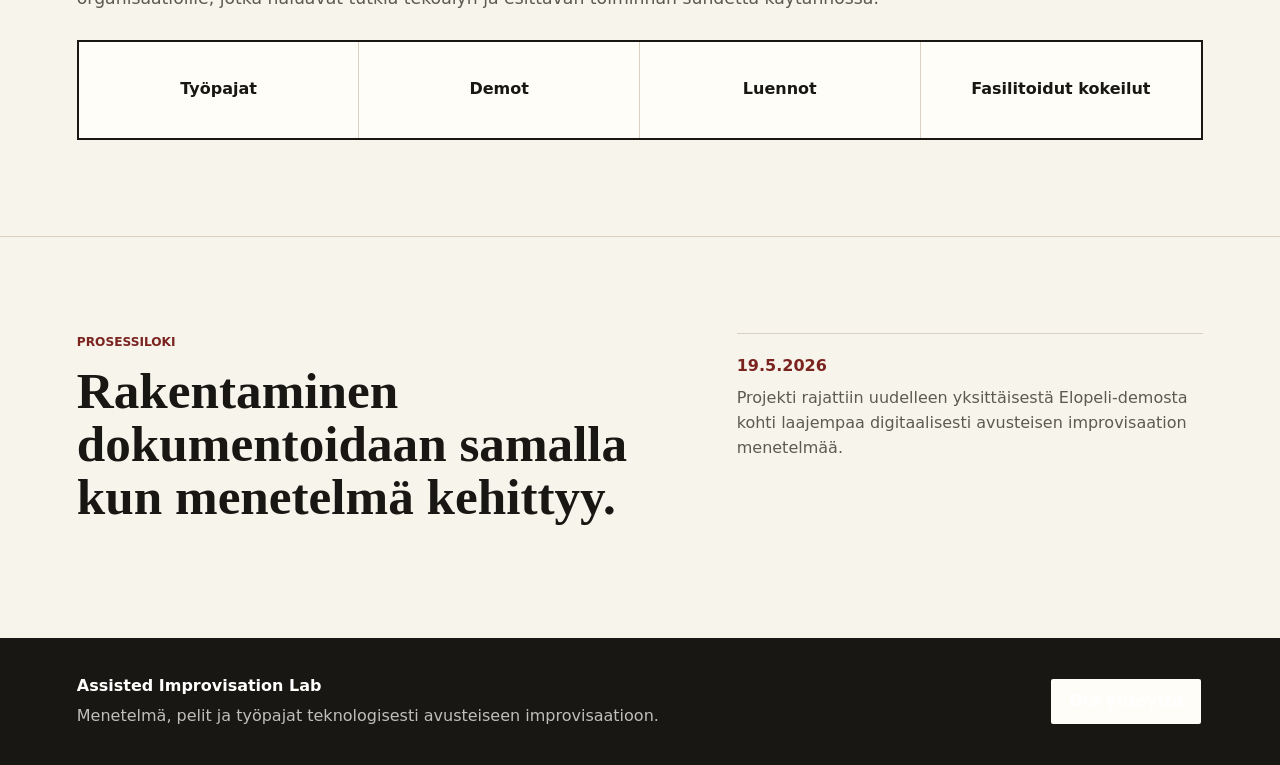
==== commit dc7beb70: "Add Elopeli taxonomy page" ====
--- a/index.html
+++ b/index.html
@@ -112,6 +112,7 @@
               Esiintyjät saavat reaaliaikaisia toiminta- tai repliikki-impulsseja,
               joita he voivat seurata, vastustaa tai tulkita.
             </p>
+            <a class="card-link" href="pages/elopeli-taxonomy.html">Avaa taksonomia</a>
           </article>
           <article class="card">
             <h3>Jaettu maailmanmuisti</h3>
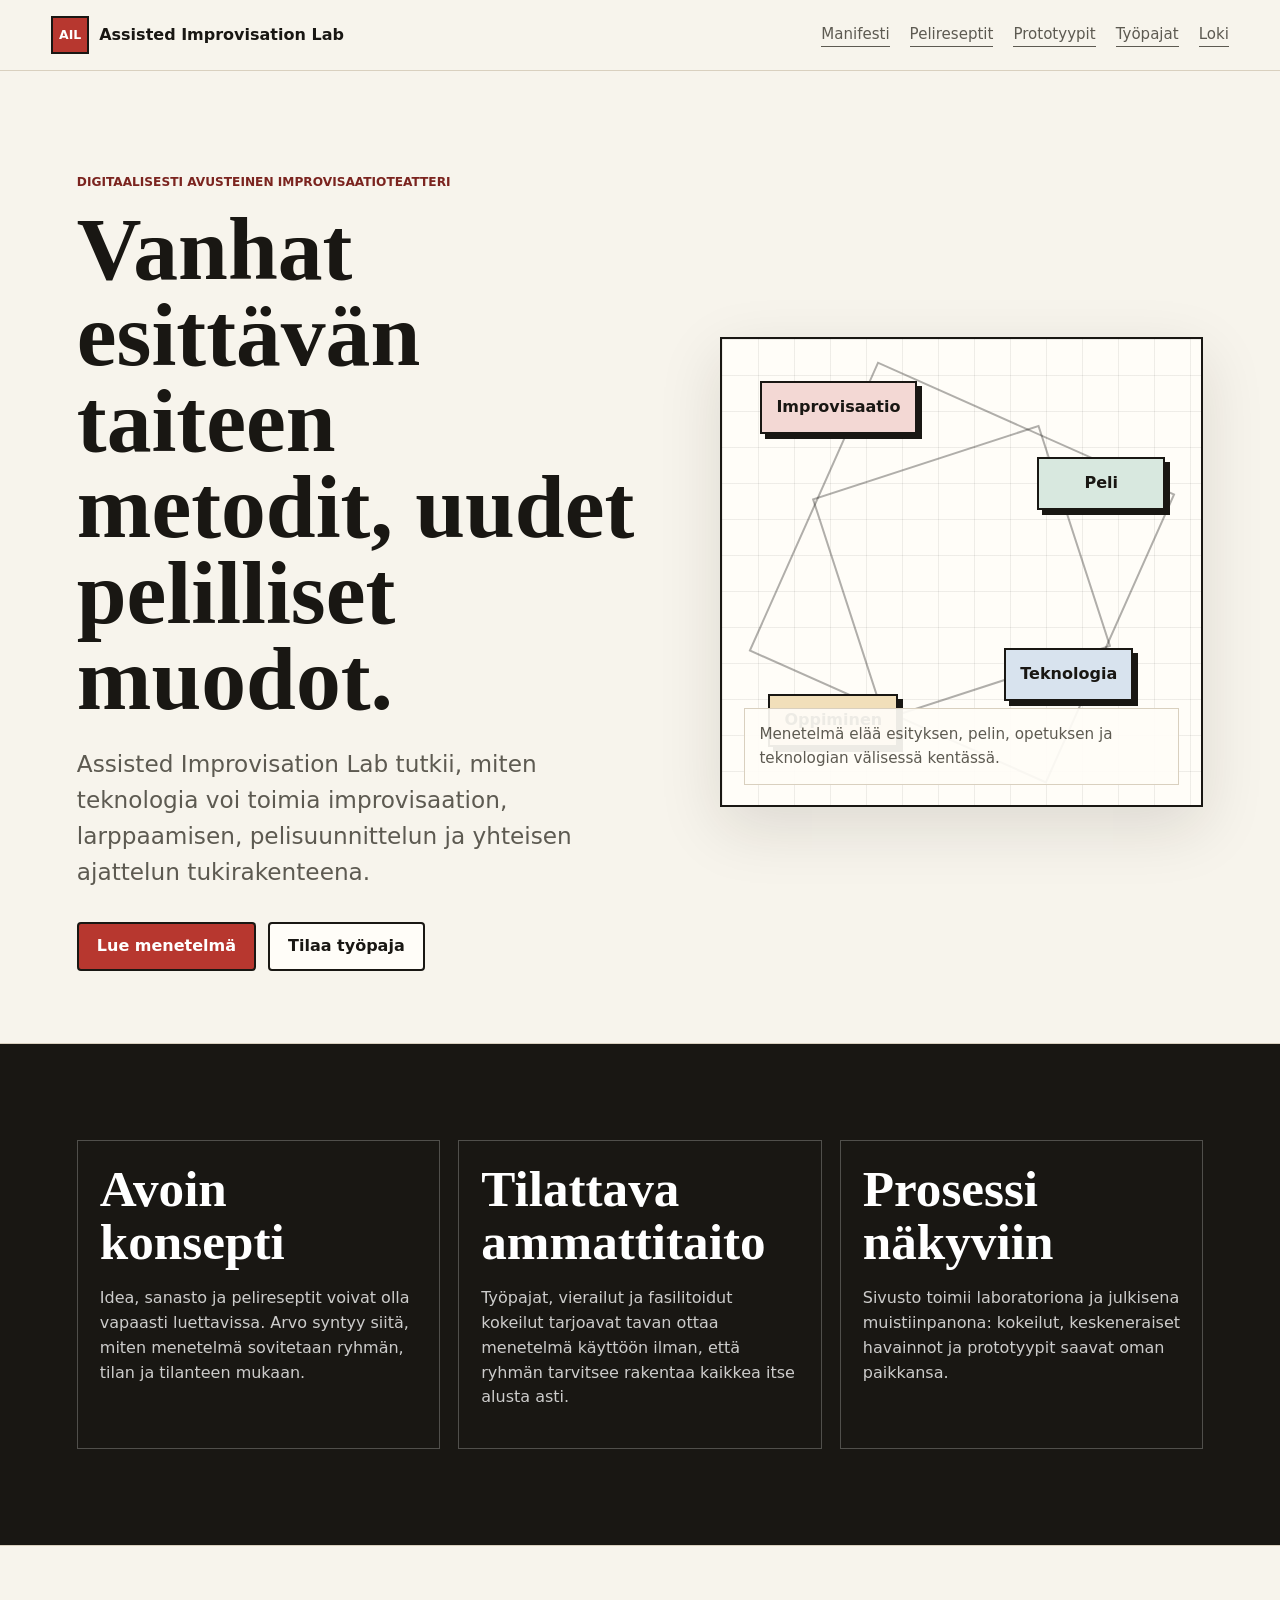
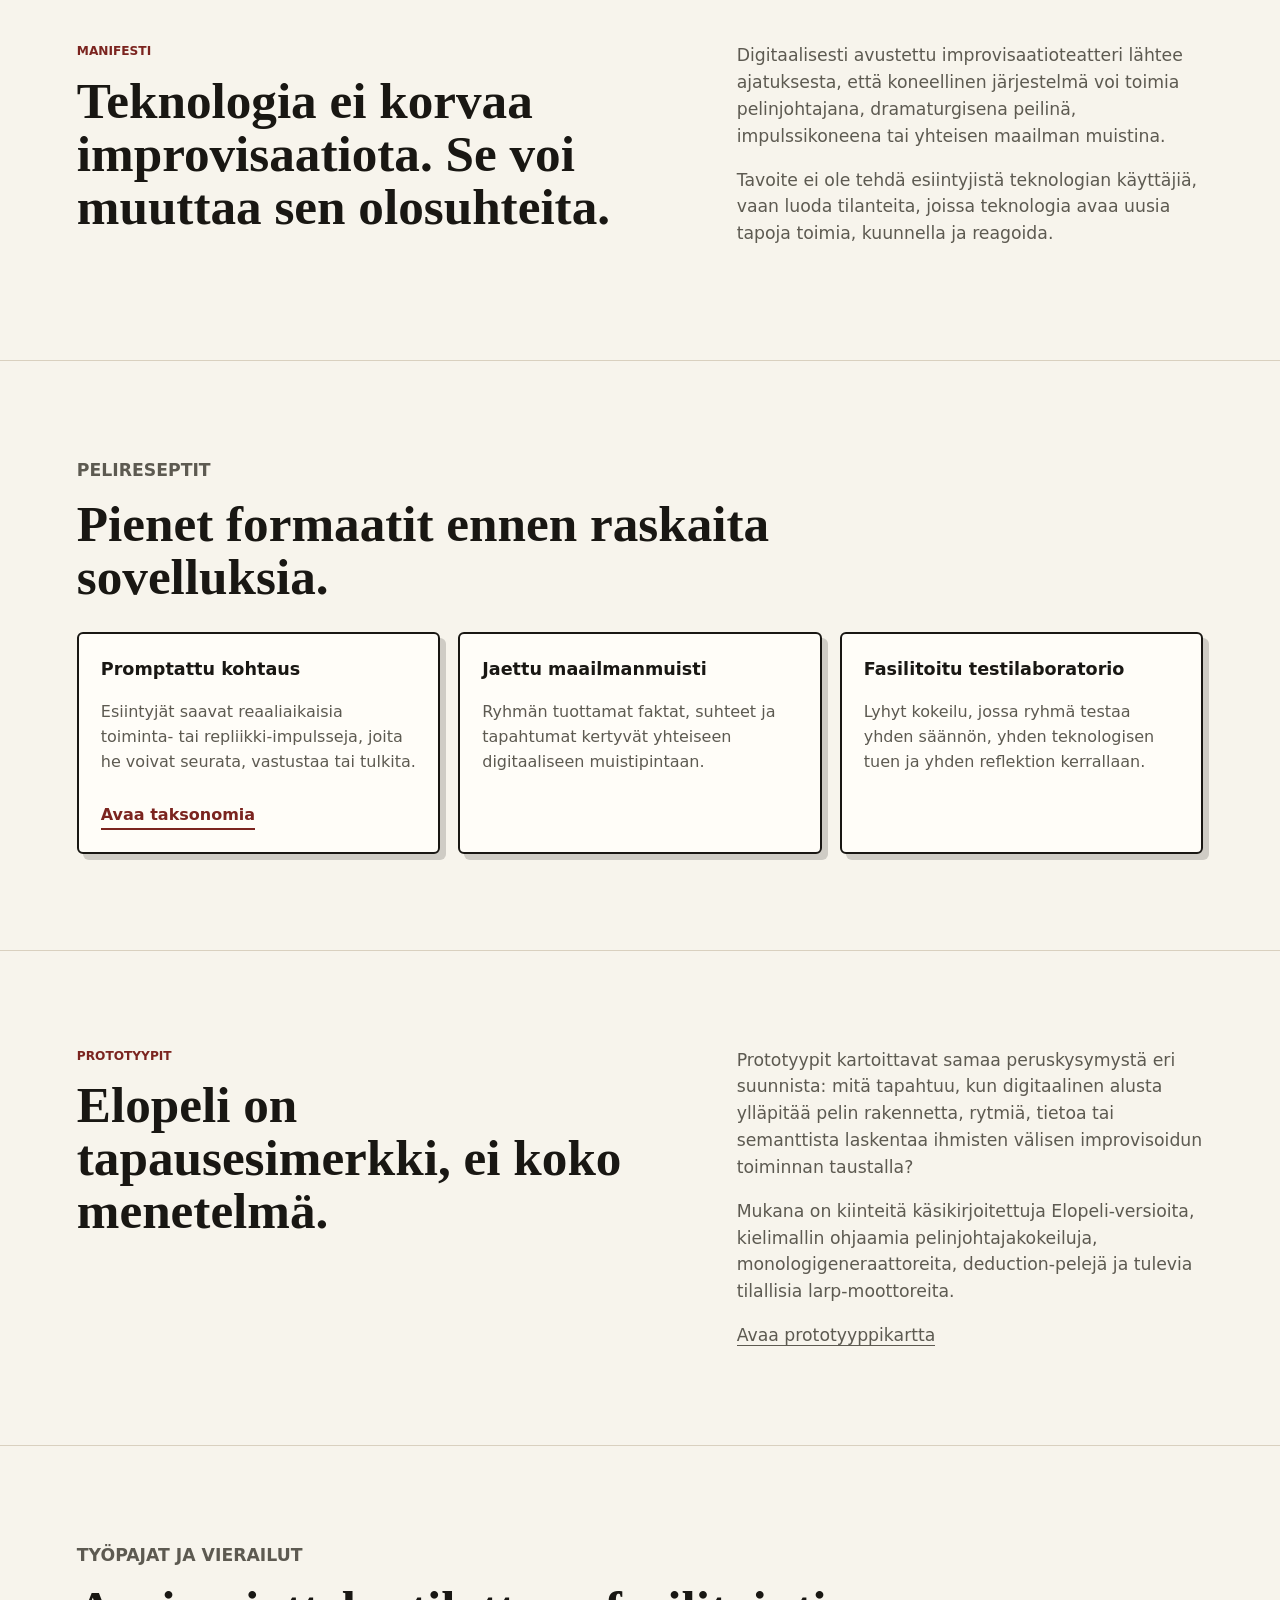
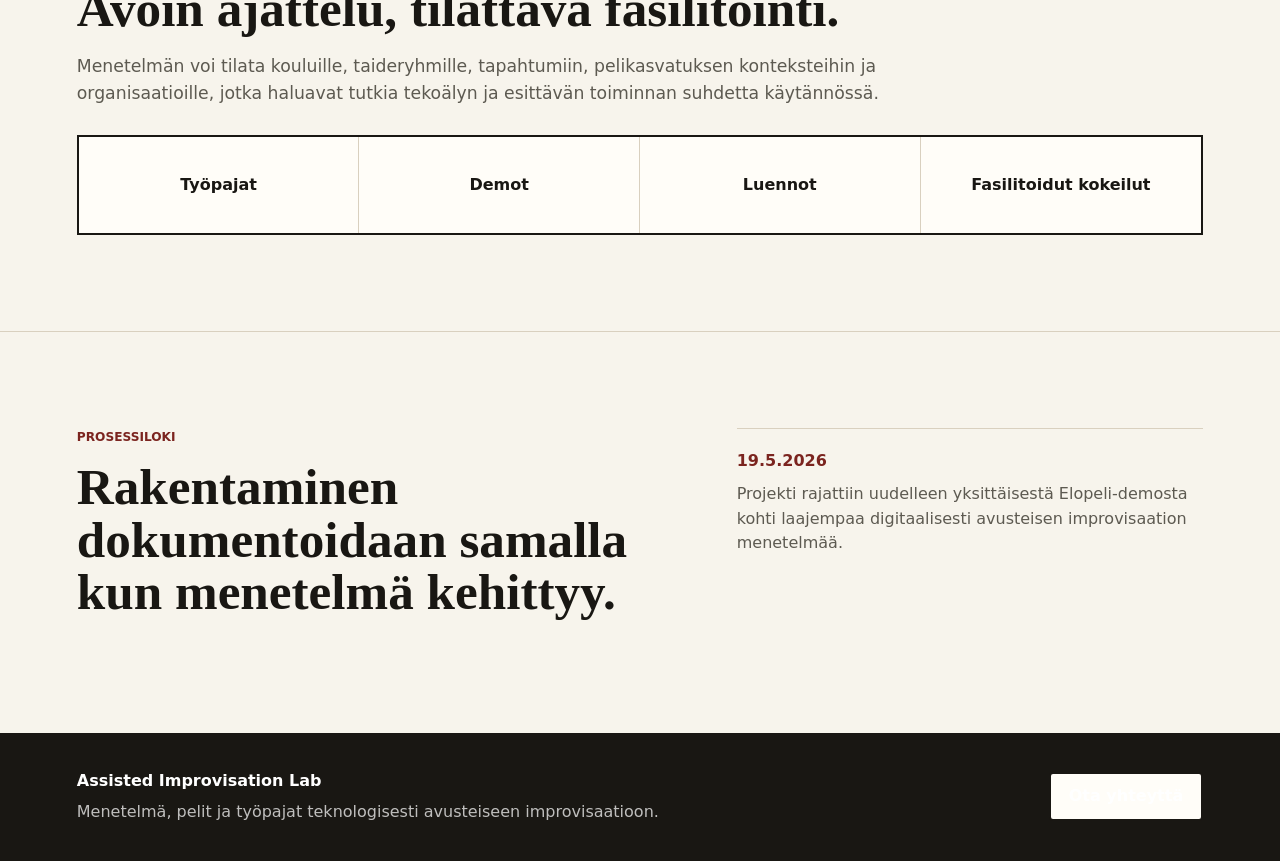
==== commit c7b9cde5: "Add prototype map page" ====
--- a/index.html
+++ b/index.html
@@ -138,11 +138,17 @@
         </div>
         <div class="text-stack">
           <p>
-            Elopeli tutkii LLM-avusteista digitaalista larp-/improvisaatio-
-            moottoria. Sen rinnalle kerätään pienempiä testimuotoja, joiden
-            ei tarvitse olla kokonaisia sovelluksia ollakseen arvokkaita.
+            Prototyypit kartoittavat samaa peruskysymystä eri suunnista:
+            mitä tapahtuu, kun digitaalinen alusta ylläpitää pelin rakennetta,
+            rytmiä, tietoa tai semanttista laskentaa ihmisten välisen
+            improvisoidun toiminnan taustalla?
           </p>
-          <a class="text-link" href="#loki">Seuraa prosessilokia</a>
+          <p>
+            Mukana on kiinteitä käsikirjoitettuja Elopeli-versioita,
+            kielimallin ohjaamia pelinjohtajakokeiluja, monologigeneraattoreita,
+            deduction-pelejä ja tulevia tilallisia larp-moottoreita.
+          </p>
+          <a class="text-link" href="pages/prototypes.html">Avaa prototyyppikartta</a>
         </div>
       </section>
 
--- a/styles.css
+++ b/styles.css
@@ -312,6 +312,15 @@
   color: var(--muted);
 }
 
+.card-link {
+  display: inline-flex;
+  margin-top: 12px;
+  color: var(--accent-dark);
+  font-weight: 900;
+  text-decoration: none;
+  border-bottom: 2px solid currentColor;
+}
+
 .offer-band {
   display: grid;
   grid-template-columns: repeat(4, minmax(0, 1fr));
@@ -366,6 +375,123 @@
   color: rgba(255, 255, 255, 0.72);
 }
 
+.content-page {
+  max-width: 1120px;
+  margin: 0 auto;
+  padding: clamp(42px, 7vw, 92px) clamp(18px, 5vw, 48px);
+}
+
+.content-hero {
+  max-width: 900px;
+  margin-bottom: clamp(38px, 6vw, 72px);
+}
+
+.content-hero h1 {
+  margin: 0;
+  font-family: Georgia, "Times New Roman", serif;
+  font-size: clamp(3rem, 7vw, 6.5rem);
+  line-height: 0.98;
+  letter-spacing: 0;
+}
+
+.content-section {
+  padding: clamp(34px, 5vw, 58px) 0;
+  border-top: 1px solid var(--line);
+}
+
+.content-section > p {
+  max-width: 820px;
+  color: var(--muted);
+  font-size: 1.08rem;
+}
+
+.taxonomy-grid,
+.phase-grid {
+  display: grid;
+  grid-template-columns: repeat(3, minmax(0, 1fr));
+  gap: 16px;
+  margin-top: 24px;
+}
+
+.taxonomy-grid article,
+.phase-grid article {
+  padding: 18px;
+  border: 2px solid var(--ink);
+  border-radius: 6px;
+  background: var(--panel);
+}
+
+.taxonomy-grid p,
+.phase-grid p {
+  color: var(--muted);
+}
+
+.table-wrap {
+  overflow-x: auto;
+  margin-top: 22px;
+  border: 2px solid var(--ink);
+  background: var(--panel);
+}
+
+table {
+  width: 100%;
+  min-width: 760px;
+  border-collapse: collapse;
+}
+
+th,
+td {
+  padding: 14px 16px;
+  border-bottom: 1px solid var(--line);
+  text-align: left;
+  vertical-align: top;
+}
+
+th {
+  background: var(--ink);
+  color: white;
+}
+
+tr:last-child td {
+  border-bottom: 0;
+}
+
+.feature-list {
+  display: grid;
+  gap: 12px;
+  max-width: 860px;
+  padding-left: 20px;
+  color: var(--muted);
+  font-size: 1.05rem;
+}
+
+.feature-list strong {
+  color: var(--ink);
+}
+
+.slider-list {
+  display: flex;
+  flex-wrap: wrap;
+  gap: 12px;
+  margin-top: 22px;
+}
+
+.slider-list span {
+  padding: 12px 14px;
+  border: 2px solid var(--ink);
+  border-radius: 4px;
+  background: var(--panel);
+  font-weight: 900;
+  box-shadow: 4px 4px 0 rgba(25, 23, 19, 0.16);
+}
+
+.pull-quote {
+  padding: clamp(28px, 5vw, 48px);
+  border: 2px solid var(--ink);
+  background: var(--panel);
+  box-shadow: var(--shadow);
+}
+
 @media (max-width: 880px) {
   .site-header,
   .footer {
@@ -381,7 +507,9 @@
   .split,
   .intro-grid,
   .cards,
-  .offer-band {
+  .offer-band,
+  .taxonomy-grid,
+  .phase-grid {
     grid-template-columns: 1fr;
   }
 
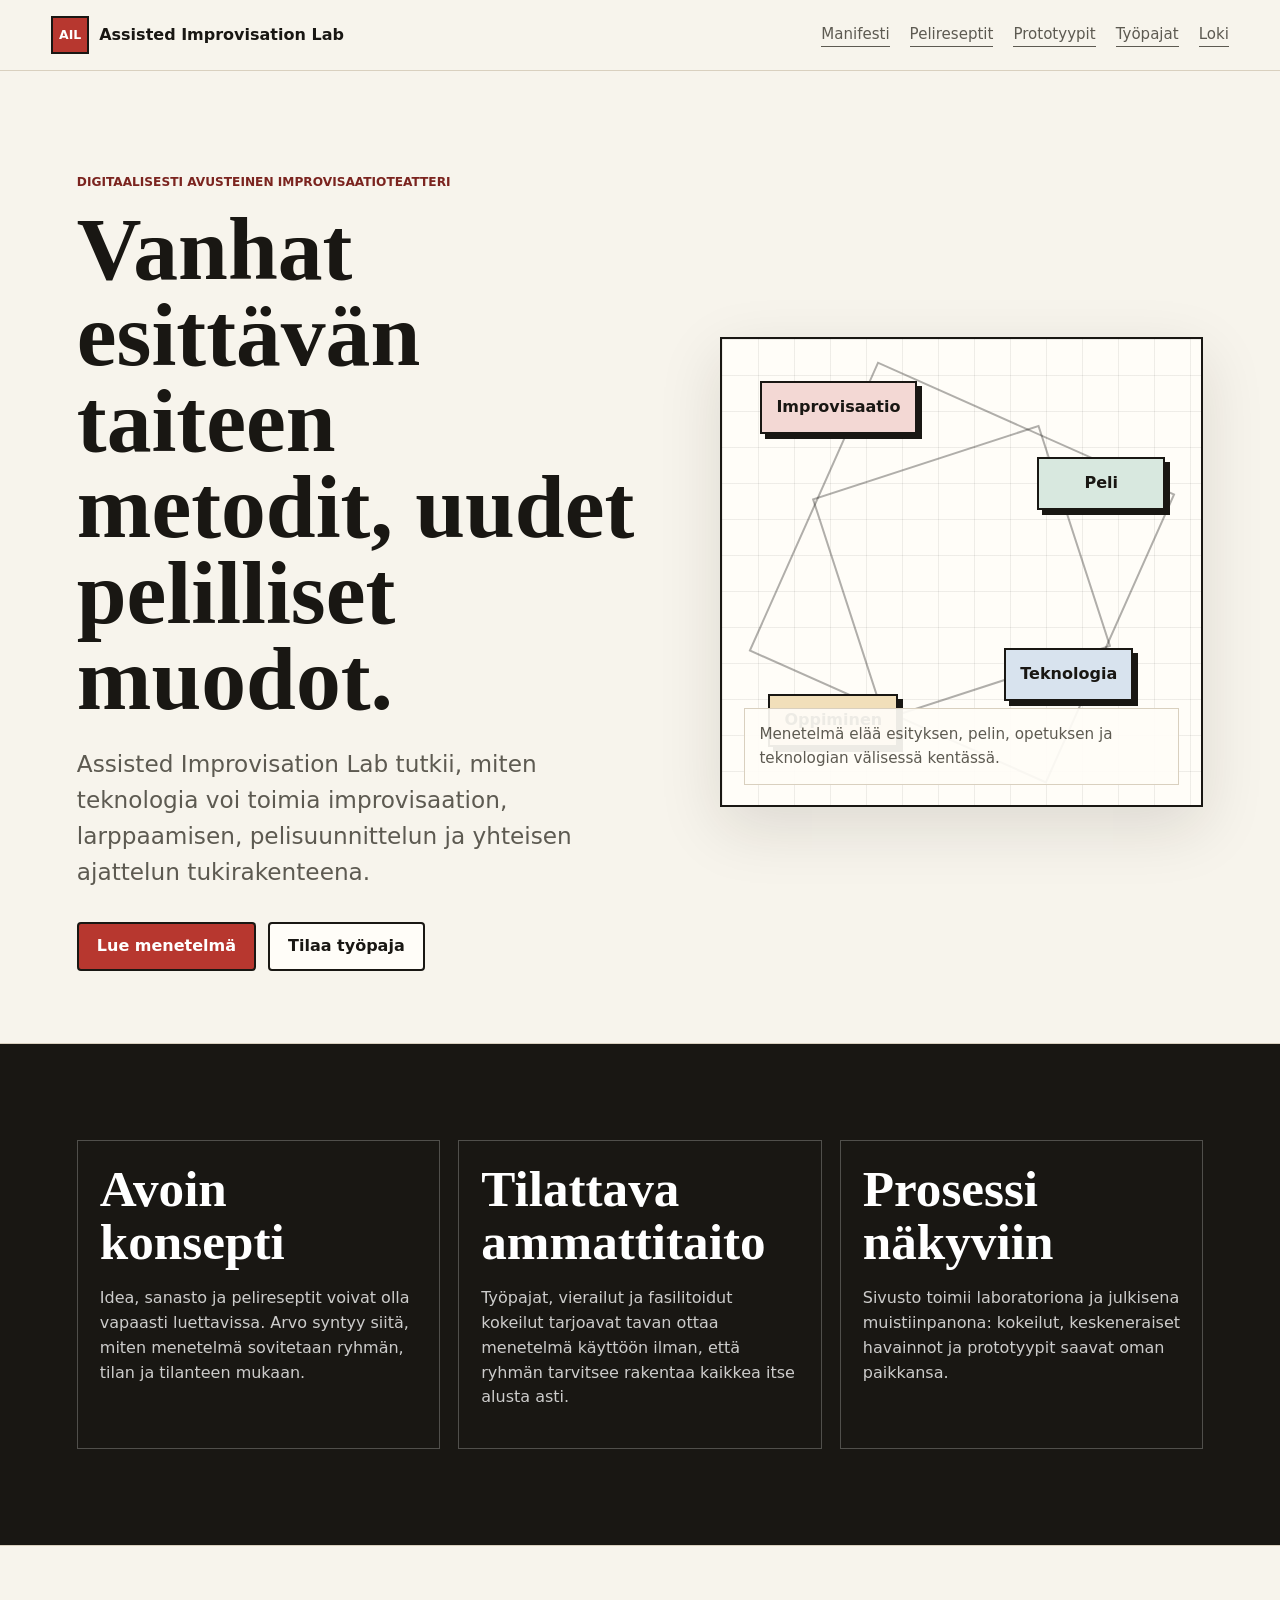
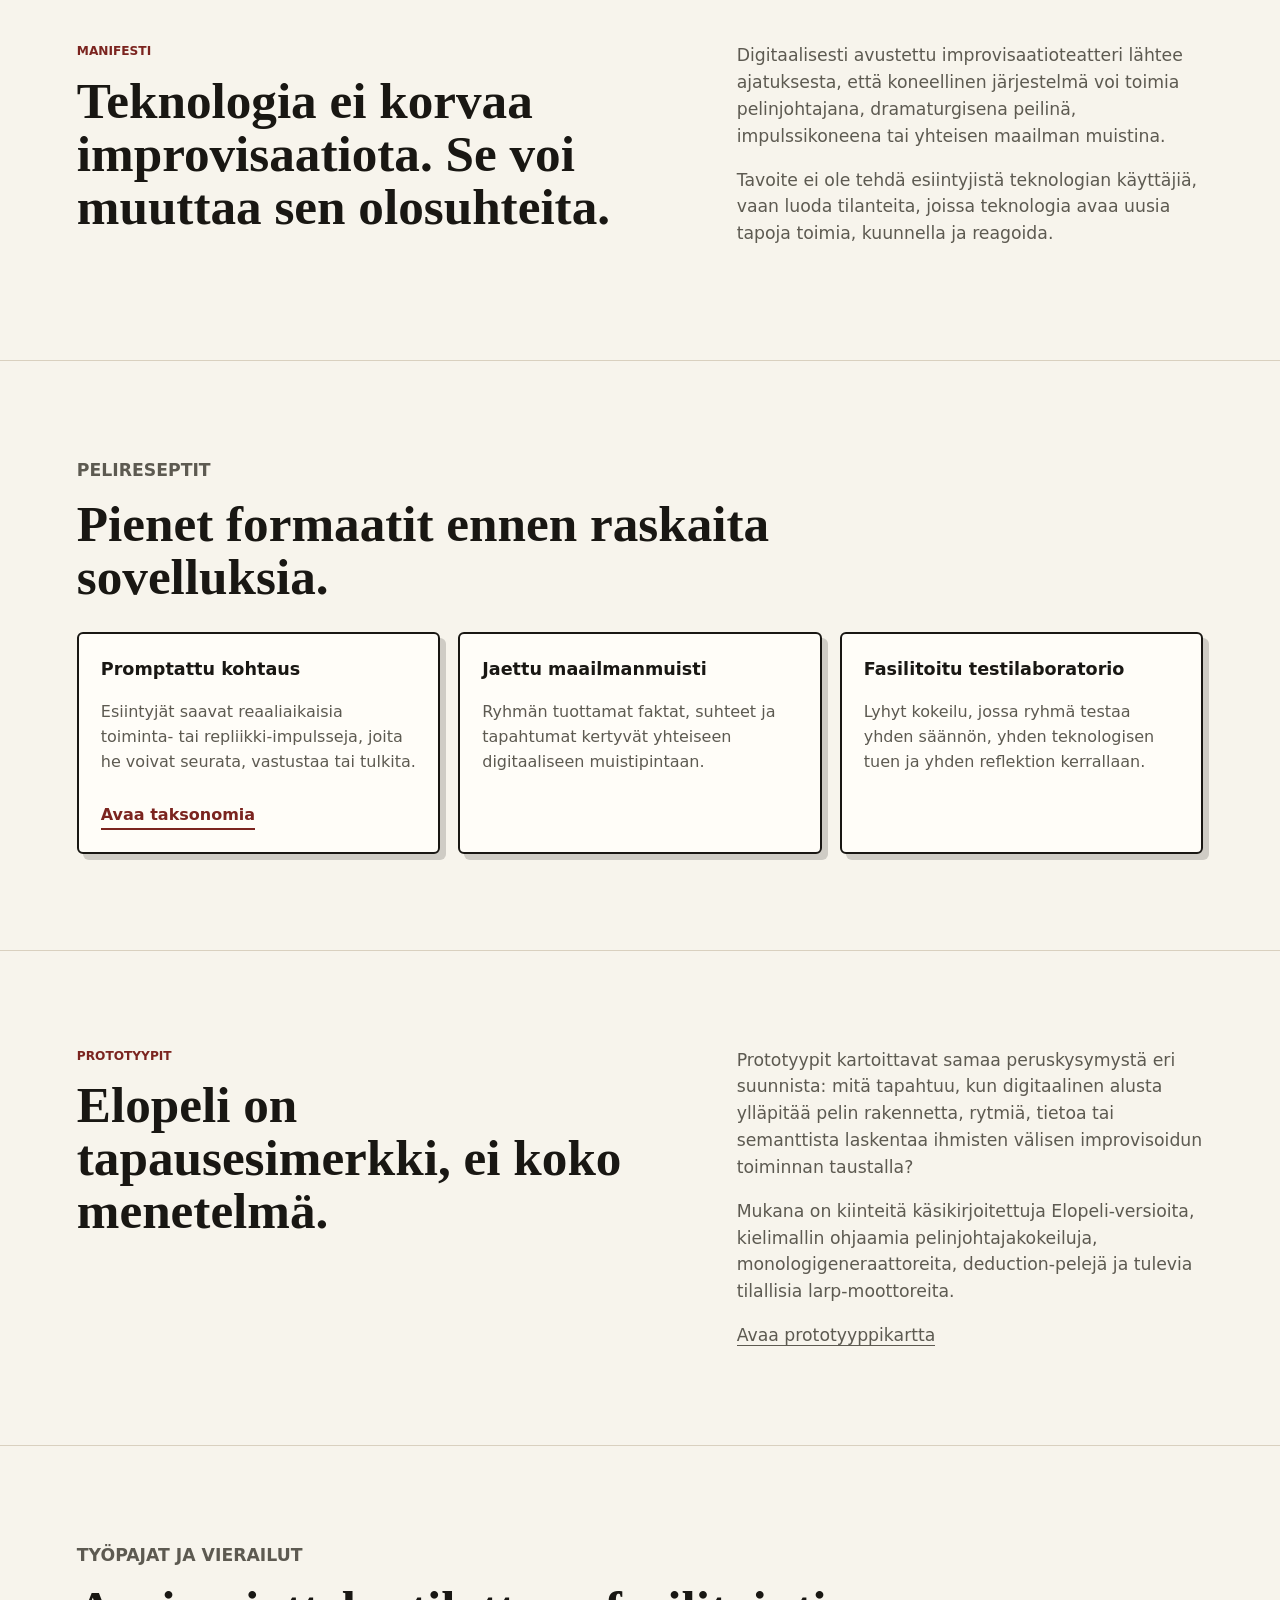
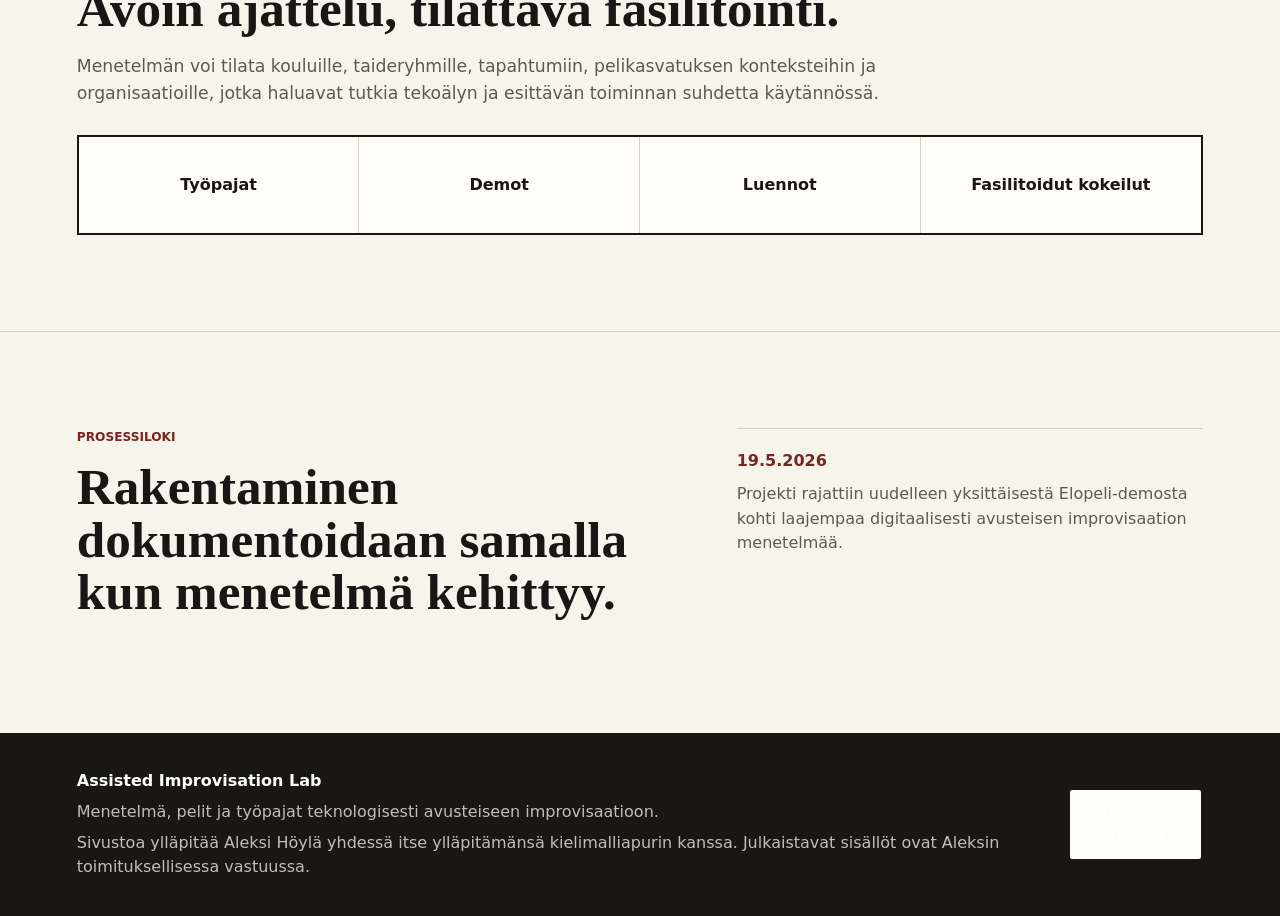
==== commit 6f0f5de3: "Add transparency note to footer" ====
--- a/index.html
+++ b/index.html
@@ -191,6 +191,11 @@
       <div>
         <strong>Assisted Improvisation Lab</strong>
         <p>Menetelmä, pelit ja työpajat teknologisesti avusteiseen improvisaatioon.</p>
+        <p class="footer-note">
+          Sivustoa ylläpitää Aleksi Höylä yhdessä itse ylläpitämänsä
+          kielimalliapurin kanssa. Julkaistavat sisällöt ovat Aleksin
+          toimituksellisessa vastuussa.
+        </p>
       </div>
       <a class="button secondary" href="mailto:aleksi.hoyla@outlook.com">Ota yhteyttä</a>
     </footer>
--- a/styles.css
+++ b/styles.css
@@ -406,7 +406,8 @@
 }
 
 .taxonomy-grid,
-.phase-grid {
+.phase-grid,
+.prototype-grid {
   display: grid;
   grid-template-columns: repeat(3, minmax(0, 1fr));
   gap: 16px;
@@ -414,7 +415,8 @@
 }
 
 .taxonomy-grid article,
-.phase-grid article {
+.phase-grid article,
+.prototype-grid article {
   padding: 18px;
   border: 2px solid var(--ink);
   border-radius: 6px;
@@ -422,8 +424,43 @@
 }
 
 .taxonomy-grid p,
-.phase-grid p {
-  color: var(--muted);
+.phase-grid p,
+.prototype-grid p {
+  color: var(--muted);
+}
+
+.prototype-grid.wide {
+  grid-template-columns: repeat(2, minmax(0, 1fr));
+}
+
+.prototype-list {
+  display: grid;
+  gap: 16px;
+  margin-top: 24px;
+}
+
+.prototype-card {
+  display: grid;
+  grid-template-columns: minmax(190px, 0.34fr) minmax(0, 1fr);
+  gap: 18px;
+  padding: 20px;
+  border: 2px solid var(--ink);
+  border-radius: 6px;
+  background: var(--panel);
+}
+
+.prototype-card p:last-child {
+  margin-bottom: 0;
+  color: var(--muted);
+}
+
+.tagline {
+  margin: 0 0 8px;
+  color: var(--accent-dark);
+  font-size: 0.75rem;
+  font-weight: 900;
+  letter-spacing: 0;
+  text-transform: uppercase;
 }
 
 .table-wrap {
@@ -509,7 +546,10 @@
   .cards,
   .offer-band,
   .taxonomy-grid,
-  .phase-grid {
+  .phase-grid,
+  .prototype-grid,
+  .prototype-grid.wide,
+  .prototype-card {
     grid-template-columns: 1fr;
   }
 
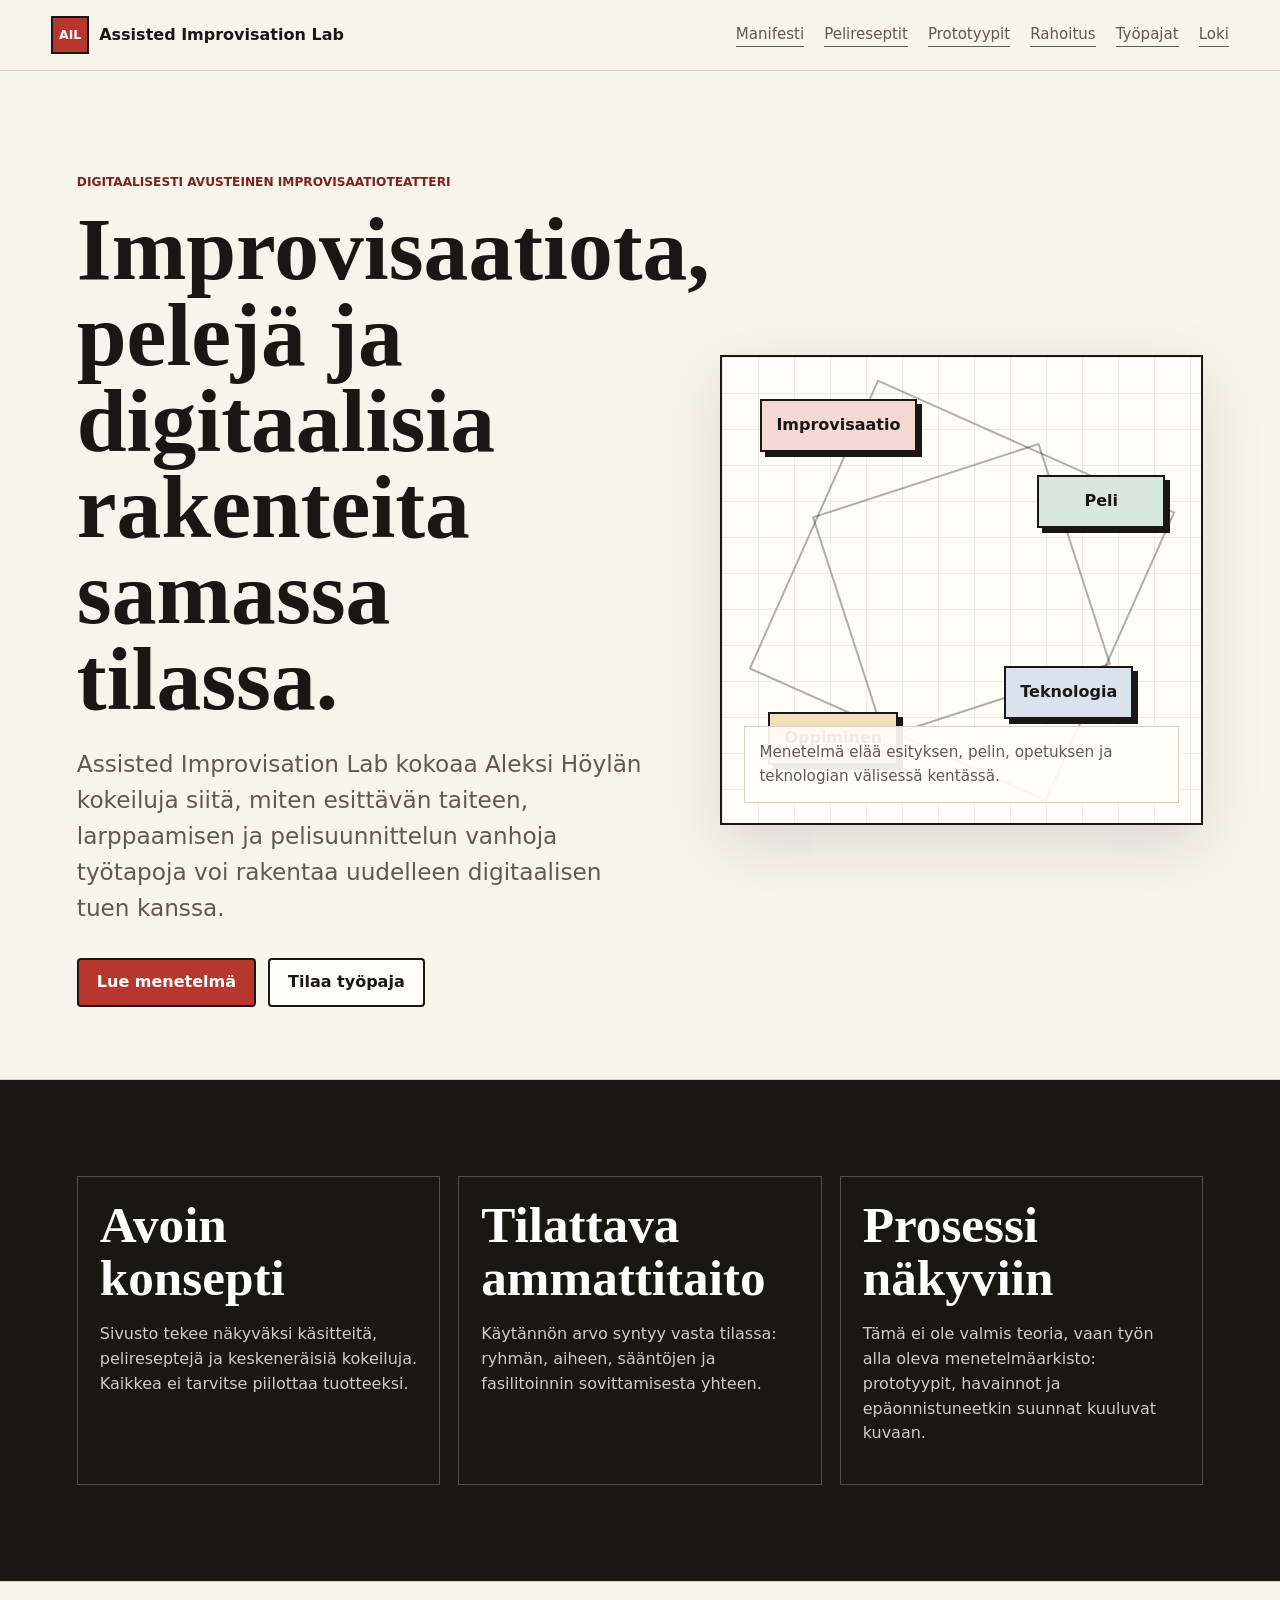
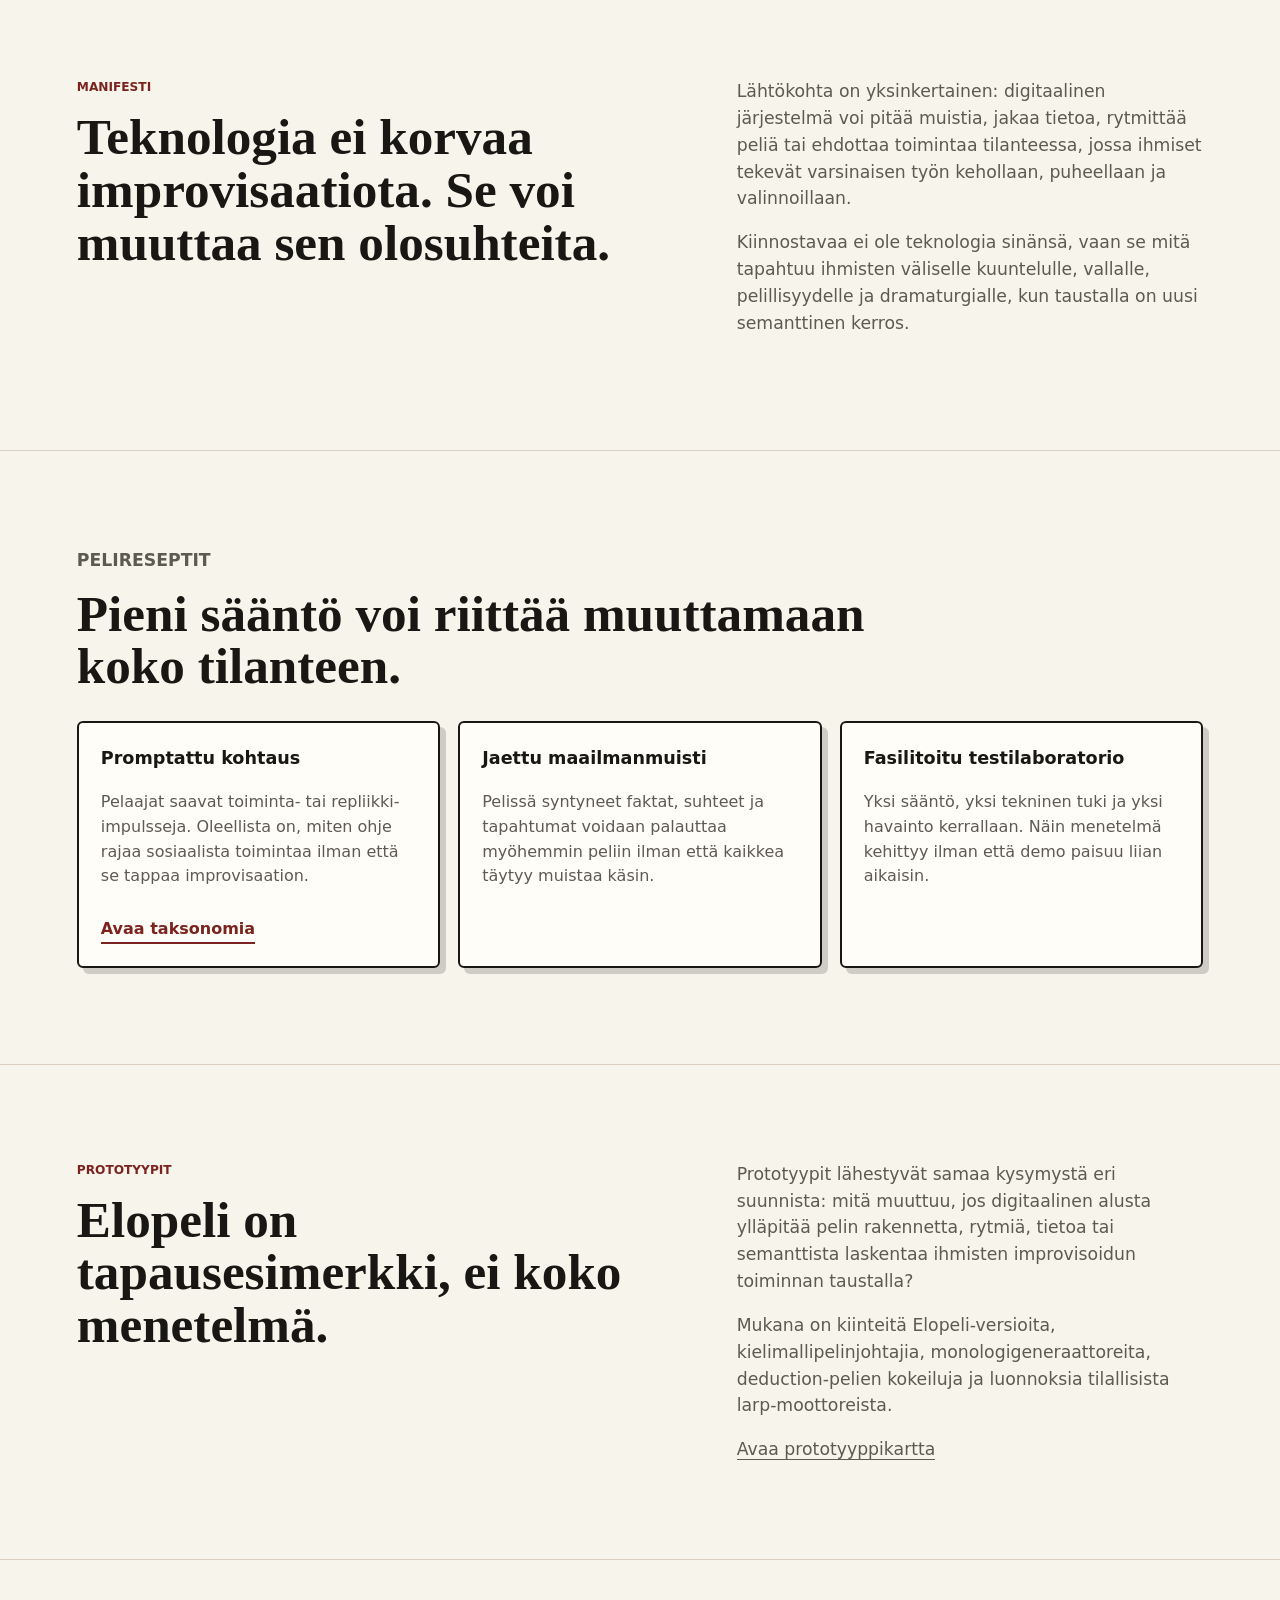
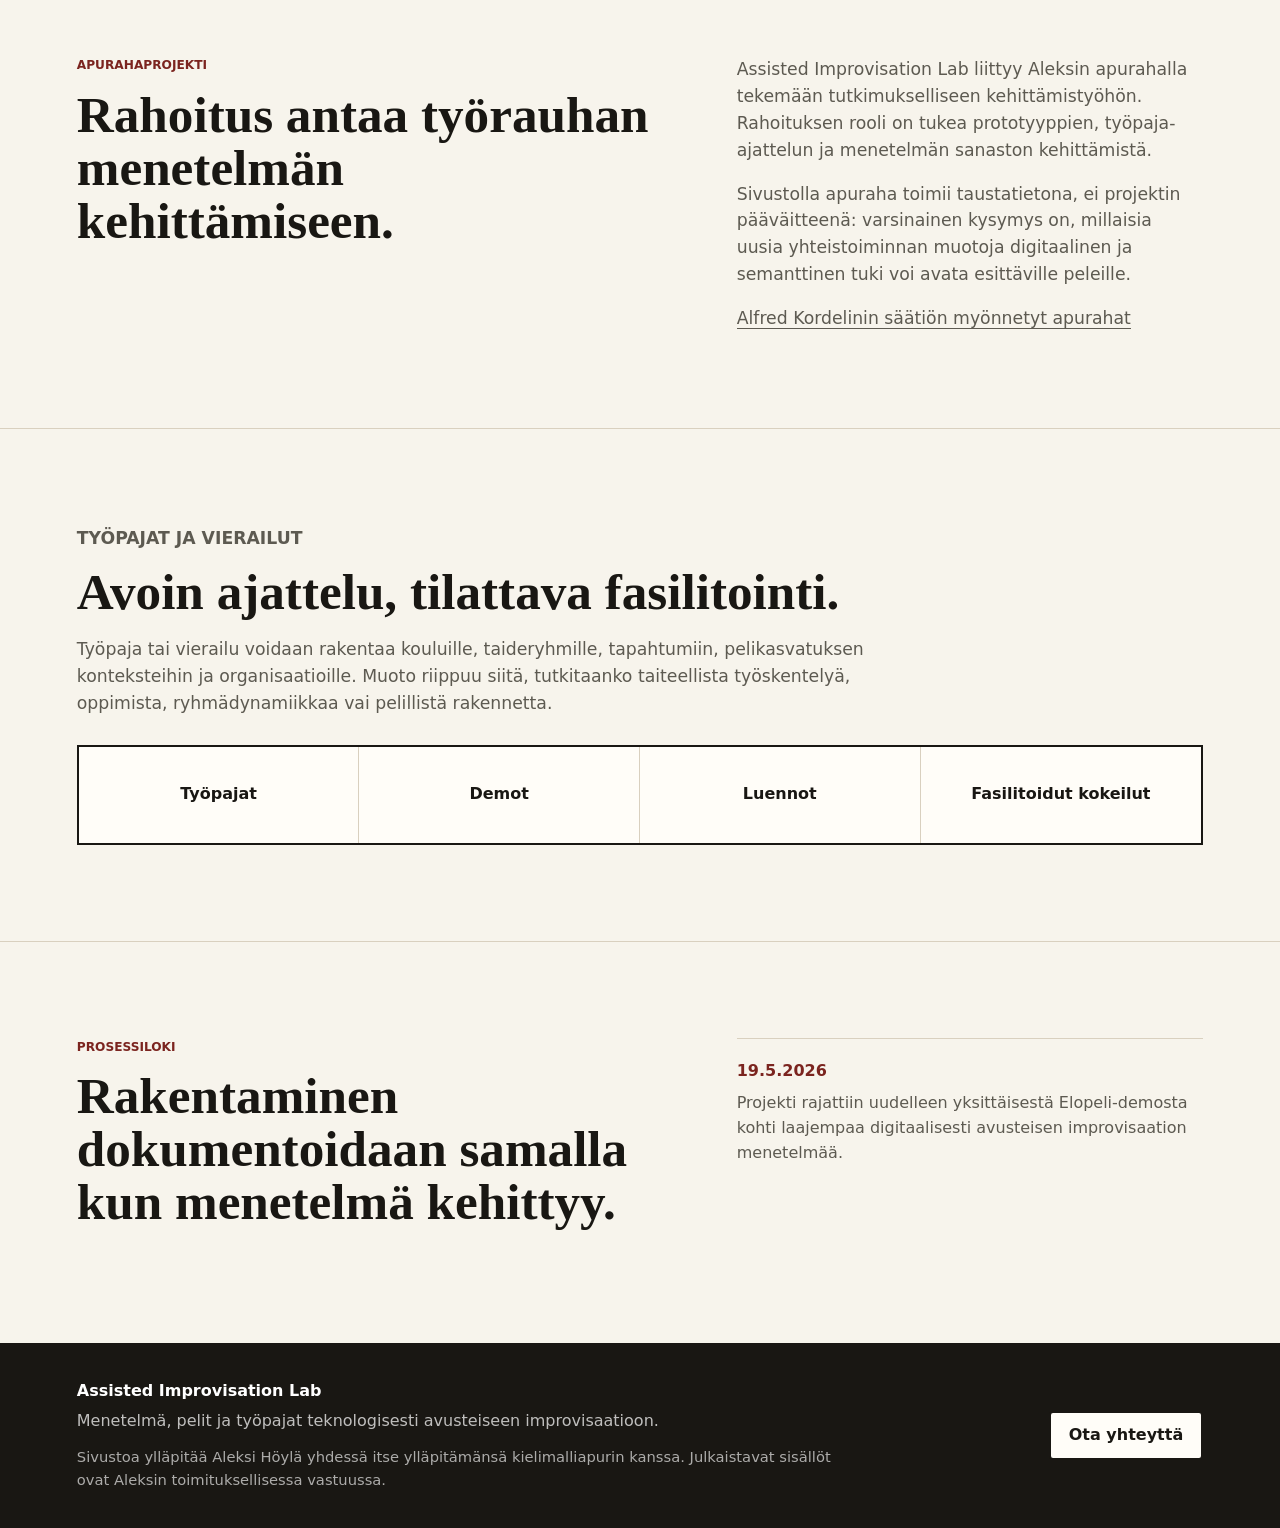
==== commit 70ce3c1d: "Refine homepage voice and grant context" ====
--- a/index.html
+++ b/index.html
@@ -20,6 +20,7 @@
         <a href="#manifesti">Manifesti</a>
         <a href="#reseptit">Pelireseptit</a>
         <a href="#prototyypit">Prototyypit</a>
+        <a href="#rahoitus">Rahoitus</a>
         <a href="#tyopajat">Työpajat</a>
         <a href="#loki">Loki</a>
       </nav>
@@ -29,11 +30,11 @@
       <section class="hero" aria-labelledby="hero-title">
         <div class="hero-copy">
           <p class="eyebrow">Digitaalisesti avusteinen improvisaatioteatteri</p>
-          <h1 id="hero-title">Vanhat esittävän taiteen metodit, uudet pelilliset muodot.</h1>
+          <h1 id="hero-title">Improvisaatiota, pelejä ja digitaalisia rakenteita samassa tilassa.</h1>
           <p class="lead">
-            Assisted Improvisation Lab tutkii, miten teknologia voi toimia
-            improvisaation, larppaamisen, pelisuunnittelun ja yhteisen
-            ajattelun tukirakenteena.
+            Assisted Improvisation Lab kokoaa Aleksi Höylän kokeiluja siitä,
+            miten esittävän taiteen, larppaamisen ja pelisuunnittelun vanhoja
+            työtapoja voi rakentaa uudelleen digitaalisen tuen kanssa.
           </p>
           <div class="hero-actions" aria-label="Päätoiminnot">
             <a class="button primary" href="#manifesti">Lue menetelmä</a>
@@ -57,25 +58,23 @@
         <article>
           <h2>Avoin konsepti</h2>
           <p>
-            Idea, sanasto ja pelireseptit voivat olla vapaasti luettavissa.
-            Arvo syntyy siitä, miten menetelmä sovitetaan ryhmän, tilan ja
-            tilanteen mukaan.
+            Sivusto tekee näkyväksi käsitteitä, pelireseptejä ja keskeneräisiä
+            kokeiluja. Kaikkea ei tarvitse piilottaa tuotteeksi.
           </p>
         </article>
         <article>
           <h2>Tilattava ammattitaito</h2>
           <p>
-            Työpajat, vierailut ja fasilitoidut kokeilut tarjoavat tavan ottaa
-            menetelmä käyttöön ilman, että ryhmän tarvitsee rakentaa kaikkea
-            itse alusta asti.
+            Käytännön arvo syntyy vasta tilassa: ryhmän, aiheen, sääntöjen ja
+            fasilitoinnin sovittamisesta yhteen.
           </p>
         </article>
         <article>
           <h2>Prosessi näkyviin</h2>
           <p>
-            Sivusto toimii laboratoriona ja julkisena muistiinpanona:
-            kokeilut, keskeneraiset havainnot ja prototyypit saavat oman
-            paikkansa.
+            Tämä ei ole valmis teoria, vaan työn alla oleva menetelmäarkisto:
+            prototyypit, havainnot ja epäonnistuneetkin suunnat kuuluvat
+            kuvaan.
           </p>
         </article>
       </section>
@@ -87,15 +86,15 @@
         </div>
         <div class="text-stack">
           <p>
-            Digitaalisesti avustettu improvisaatioteatteri lähtee ajatuksesta,
-            että koneellinen järjestelmä voi toimia pelinjohtajana,
-            dramaturgisena peilinä, impulssikoneena tai yhteisen maailman
-            muistina.
-          </p>
-          <p>
-            Tavoite ei ole tehdä esiintyjistä teknologian käyttäjiä, vaan luoda
-            tilanteita, joissa teknologia avaa uusia tapoja toimia, kuunnella
-            ja reagoida.
+            Lähtökohta on yksinkertainen: digitaalinen järjestelmä voi pitää
+            muistia, jakaa tietoa, rytmittää peliä tai ehdottaa toimintaa
+            tilanteessa, jossa ihmiset tekevät varsinaisen työn kehollaan,
+            puheellaan ja valinnoillaan.
+          </p>
+          <p>
+            Kiinnostavaa ei ole teknologia sinänsä, vaan se mitä tapahtuu
+            ihmisten väliselle kuuntelulle, vallalle, pelillisyydelle ja
+            dramaturgialle, kun taustalla on uusi semanttinen kerros.
           </p>
         </div>
       </section>
@@ -103,29 +102,30 @@
       <section class="section" id="reseptit">
         <div class="section-heading">
           <p class="eyebrow">Pelireseptit</p>
-          <h2>Pienet formaatit ennen raskaita sovelluksia.</h2>
+          <h2>Pieni sääntö voi riittää muuttamaan koko tilanteen.</h2>
         </div>
         <div class="cards">
           <article class="card">
             <h3>Promptattu kohtaus</h3>
             <p>
-              Esiintyjät saavat reaaliaikaisia toiminta- tai repliikki-impulsseja,
-              joita he voivat seurata, vastustaa tai tulkita.
+              Pelaajat saavat toiminta- tai repliikki-impulsseja. Oleellista on,
+              miten ohje rajaa sosiaalista toimintaa ilman että se tappaa
+              improvisaation.
             </p>
             <a class="card-link" href="pages/elopeli-taxonomy.html">Avaa taksonomia</a>
           </article>
           <article class="card">
             <h3>Jaettu maailmanmuisti</h3>
             <p>
-              Ryhmän tuottamat faktat, suhteet ja tapahtumat kertyvät
-              yhteiseen digitaaliseen muistipintaan.
+              Pelissä syntyneet faktat, suhteet ja tapahtumat voidaan palauttaa
+              myöhemmin peliin ilman että kaikkea täytyy muistaa käsin.
             </p>
           </article>
           <article class="card">
             <h3>Fasilitoitu testilaboratorio</h3>
             <p>
-              Lyhyt kokeilu, jossa ryhmä testaa yhden säännön, yhden
-              teknologisen tuen ja yhden reflektion kerrallaan.
+              Yksi sääntö, yksi tekninen tuki ja yksi havainto kerrallaan.
+              Näin menetelmä kehittyy ilman että demo paisuu liian aikaisin.
             </p>
           </article>
         </div>
@@ -138,17 +138,40 @@
         </div>
         <div class="text-stack">
           <p>
-            Prototyypit kartoittavat samaa peruskysymystä eri suunnista:
-            mitä tapahtuu, kun digitaalinen alusta ylläpitää pelin rakennetta,
-            rytmiä, tietoa tai semanttista laskentaa ihmisten välisen
-            improvisoidun toiminnan taustalla?
-          </p>
-          <p>
-            Mukana on kiinteitä käsikirjoitettuja Elopeli-versioita,
-            kielimallin ohjaamia pelinjohtajakokeiluja, monologigeneraattoreita,
-            deduction-pelejä ja tulevia tilallisia larp-moottoreita.
+            Prototyypit lähestyvät samaa kysymystä eri suunnista: mitä muuttuu,
+            jos digitaalinen alusta ylläpitää pelin rakennetta, rytmiä,
+            tietoa tai semanttista laskentaa ihmisten improvisoidun toiminnan
+            taustalla?
+          </p>
+          <p>
+            Mukana on kiinteitä Elopeli-versioita, kielimallipelinjohtajia,
+            monologigeneraattoreita, deduction-pelien kokeiluja ja luonnoksia
+            tilallisista larp-moottoreista.
           </p>
           <a class="text-link" href="pages/prototypes.html">Avaa prototyyppikartta</a>
+        </div>
+      </section>
+
+      <section class="section split funding-section" id="rahoitus">
+        <div>
+          <p class="eyebrow">Apurahaprojekti</p>
+          <h2>Rahoitus antaa työrauhan menetelmän kehittämiseen.</h2>
+        </div>
+        <div class="text-stack">
+          <p>
+            Assisted Improvisation Lab liittyy Aleksin apurahalla tekemään
+            tutkimukselliseen kehittämistyöhön. Rahoituksen rooli on tukea
+            prototyyppien, työpaja-ajattelun ja menetelmän sanaston
+            kehittämistä.
+          </p>
+          <p>
+            Sivustolla apuraha toimii taustatietona, ei projektin pääväitteenä:
+            varsinainen kysymys on, millaisia uusia yhteistoiminnan muotoja
+            digitaalinen ja semanttinen tuki voi avata esittäville peleille.
+          </p>
+          <a class="text-link" href="https://kordelin.fi/apurahat/myonnetyt-apurahat/">
+            Alfred Kordelinin säätiön myönnetyt apurahat
+          </a>
         </div>
       </section>
 
@@ -157,9 +180,10 @@
           <p class="eyebrow">Työpajat ja vierailut</p>
           <h2>Avoin ajattelu, tilattava fasilitointi.</h2>
           <p>
-            Menetelmän voi tilata kouluille, taideryhmille, tapahtumiin,
-            pelikasvatuksen konteksteihin ja organisaatioille, jotka haluavat
-            tutkia tekoälyn ja esittävän toiminnan suhdetta käytännössä.
+            Työpaja tai vierailu voidaan rakentaa kouluille, taideryhmille,
+            tapahtumiin, pelikasvatuksen konteksteihin ja organisaatioille.
+            Muoto riippuu siitä, tutkitaanko taiteellista työskentelyä,
+            oppimista, ryhmädynamiikkaa vai pelillistä rakennetta.
           </p>
         </div>
         <div class="offer-band">
--- a/styles.css
+++ b/styles.css
@@ -152,6 +152,7 @@
 
 .button.secondary {
   background: var(--panel);
+  color: var(--ink);
 }
 
 .method-map {
@@ -373,6 +374,13 @@
 .footer p {
   margin: 6px 0 0;
   color: rgba(255, 255, 255, 0.72);
+}
+
+.footer .footer-note {
+  max-width: 760px;
+  margin-top: 12px;
+  color: rgba(255, 255, 255, 0.64);
+  font-size: 0.92rem;
 }
 
 .content-page {
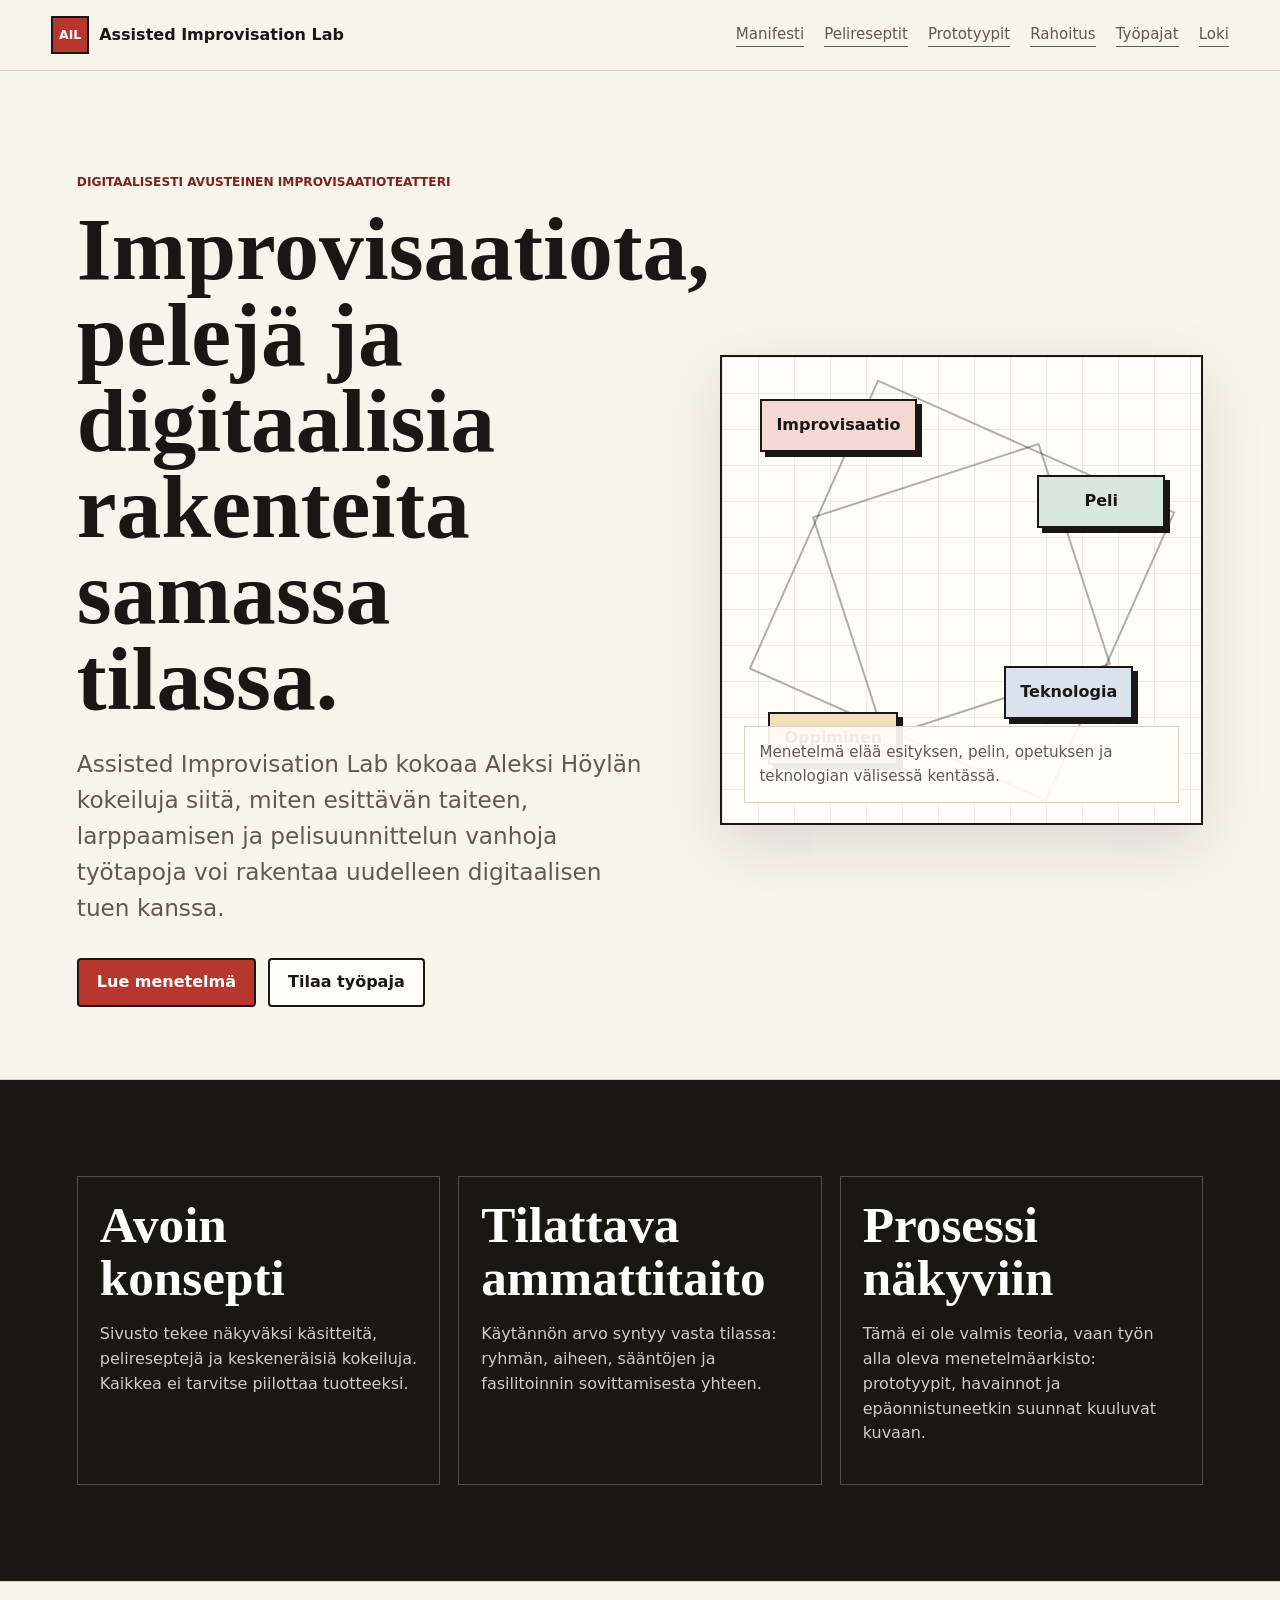
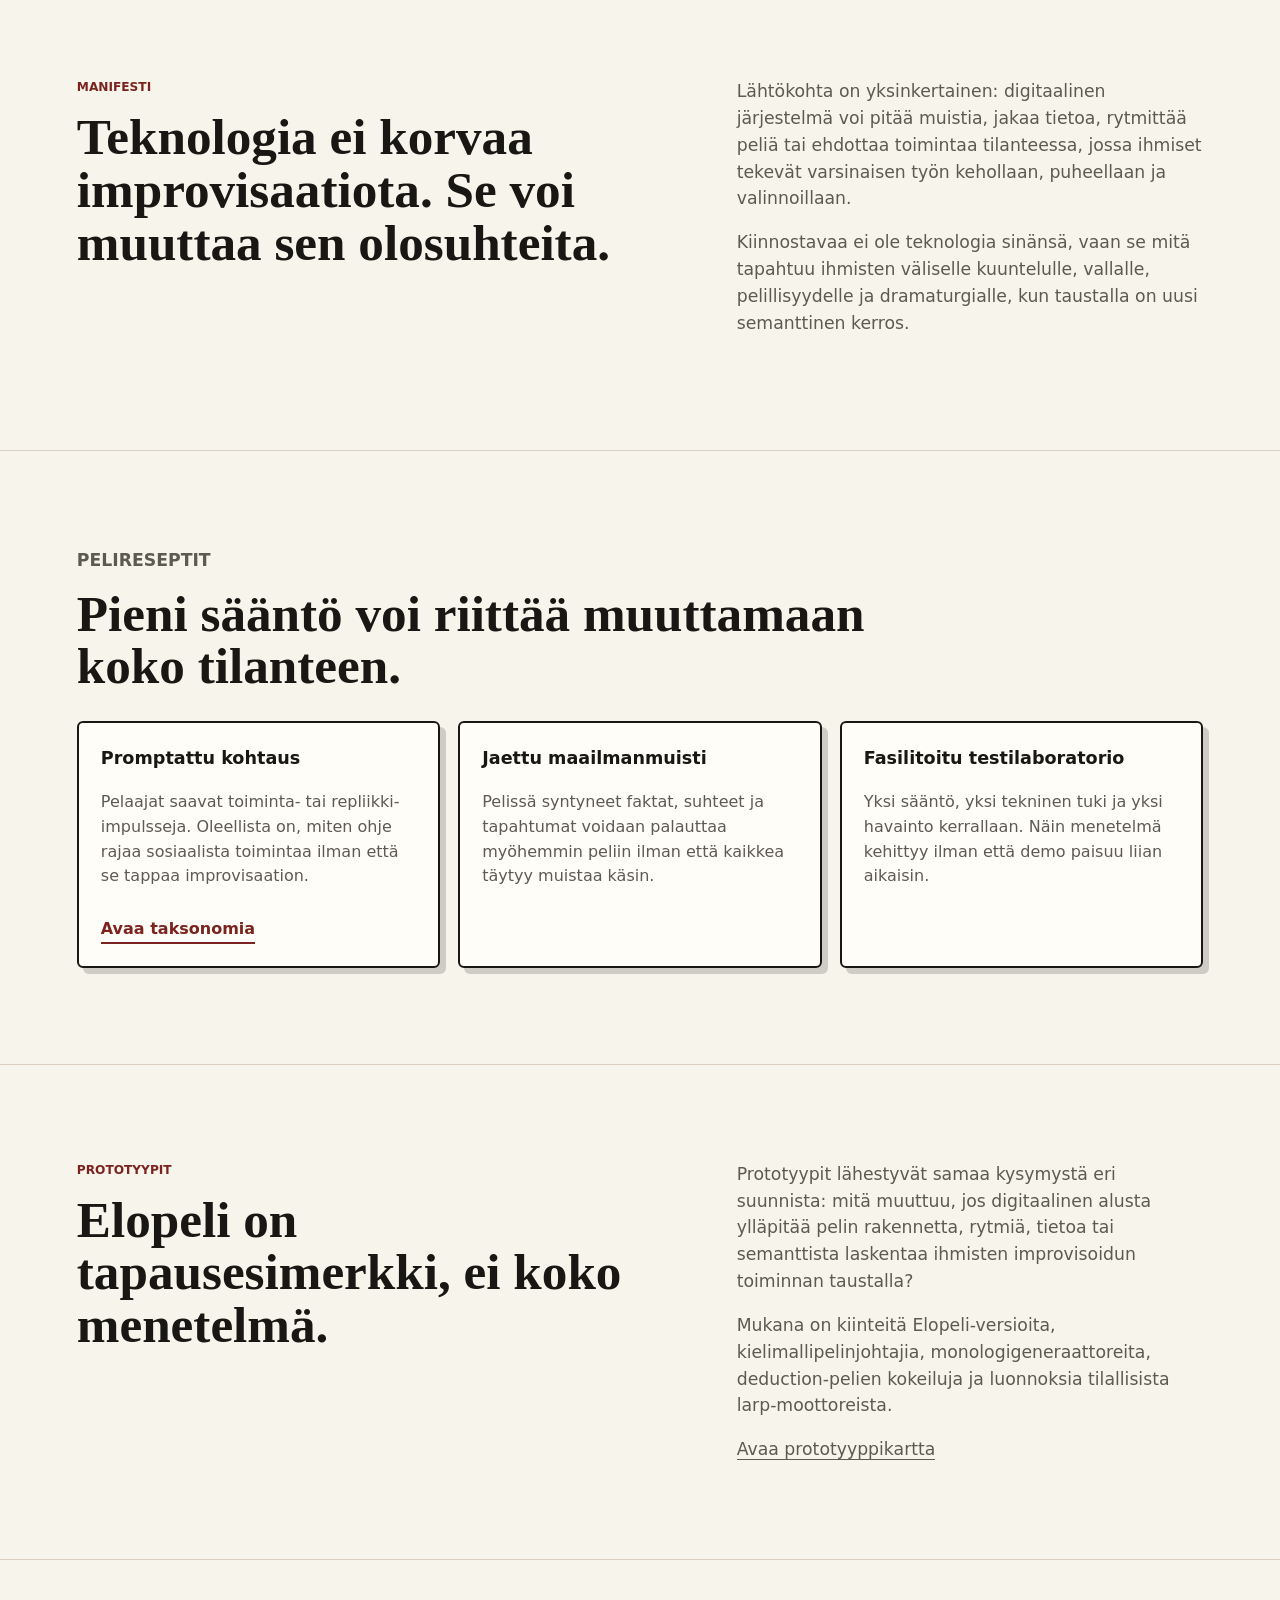
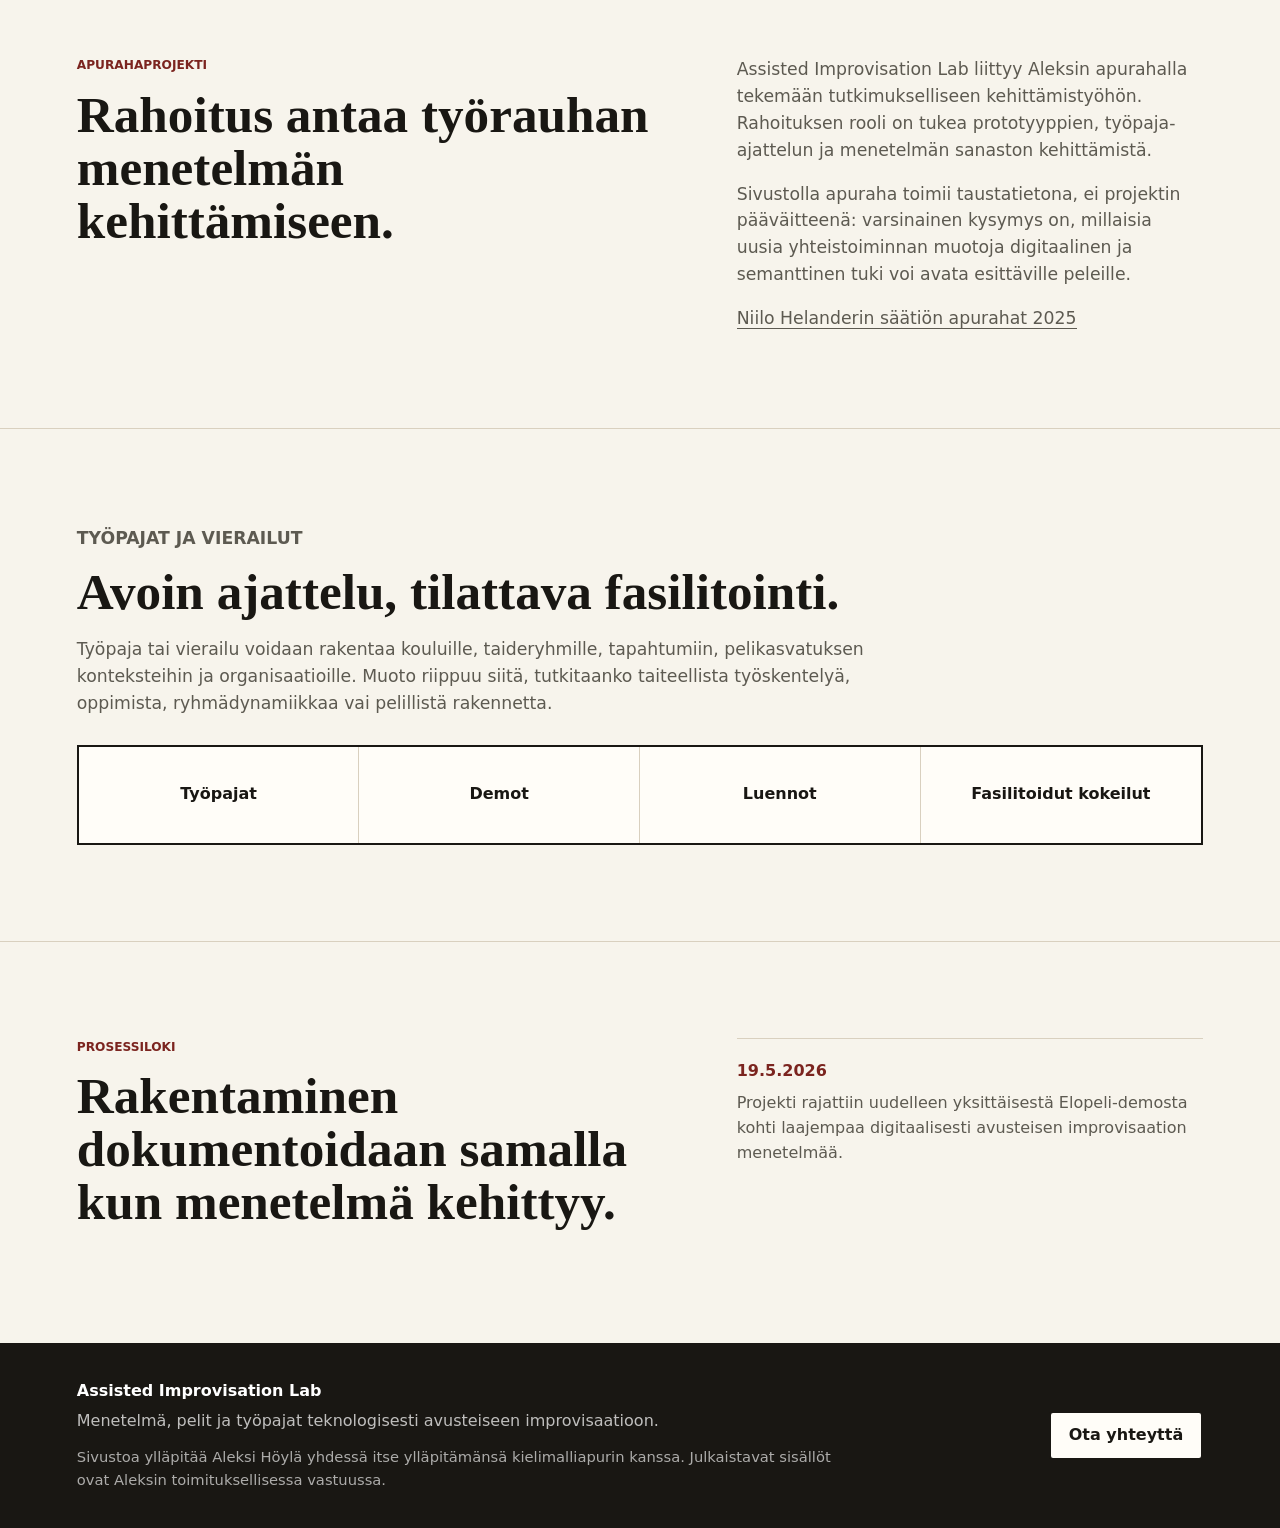
==== commit 3060a67b: "Fix grant funder link" ====
--- a/index.html
+++ b/index.html
@@ -169,8 +169,8 @@
             varsinainen kysymys on, millaisia uusia yhteistoiminnan muotoja
             digitaalinen ja semanttinen tuki voi avata esittäville peleille.
           </p>
-          <a class="text-link" href="https://kordelin.fi/apurahat/myonnetyt-apurahat/">
-            Alfred Kordelinin säätiön myönnetyt apurahat
+          <a class="text-link" href="https://niilohelander.fi/assets/Uploads/NIILO-HELANDERIN-SAeAeTIOeN-APURAHAT-2025.pdf">
+            Niilo Helanderin säätiön apurahat 2025
           </a>
         </div>
       </section>
